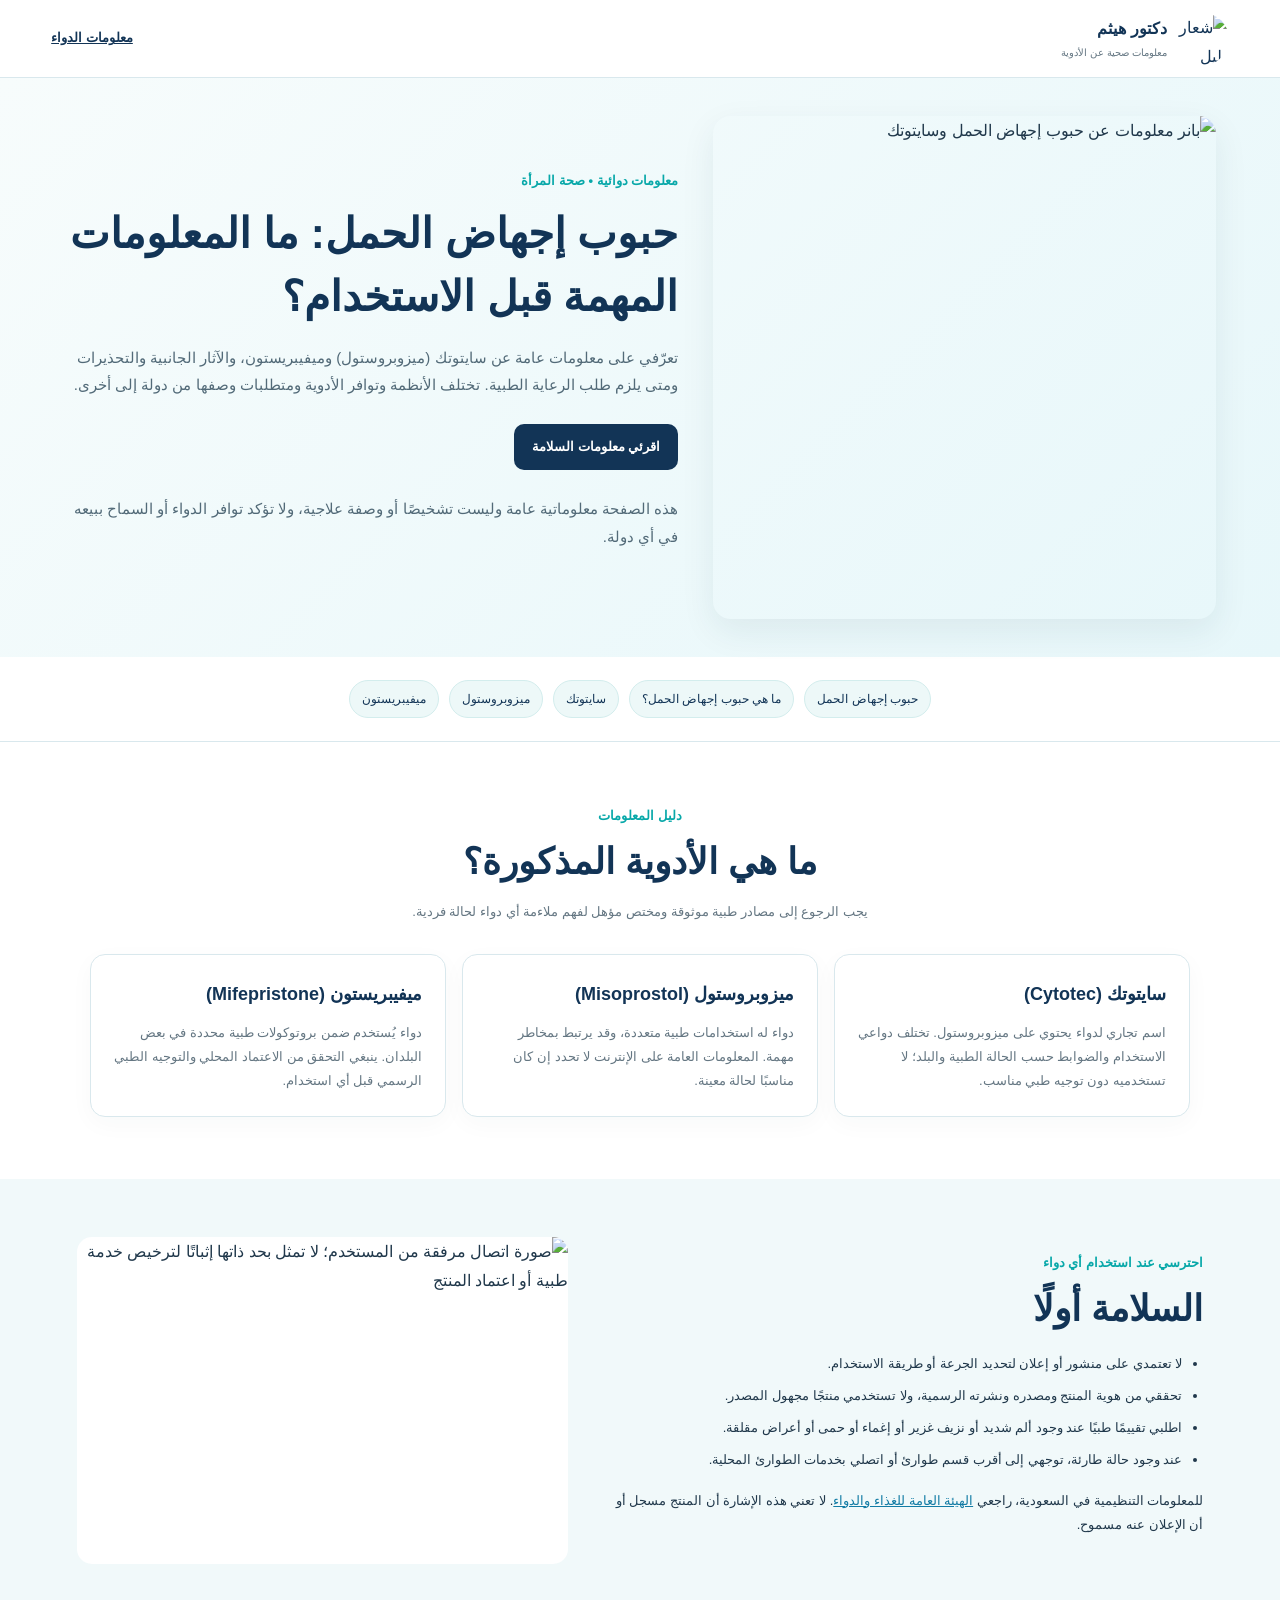
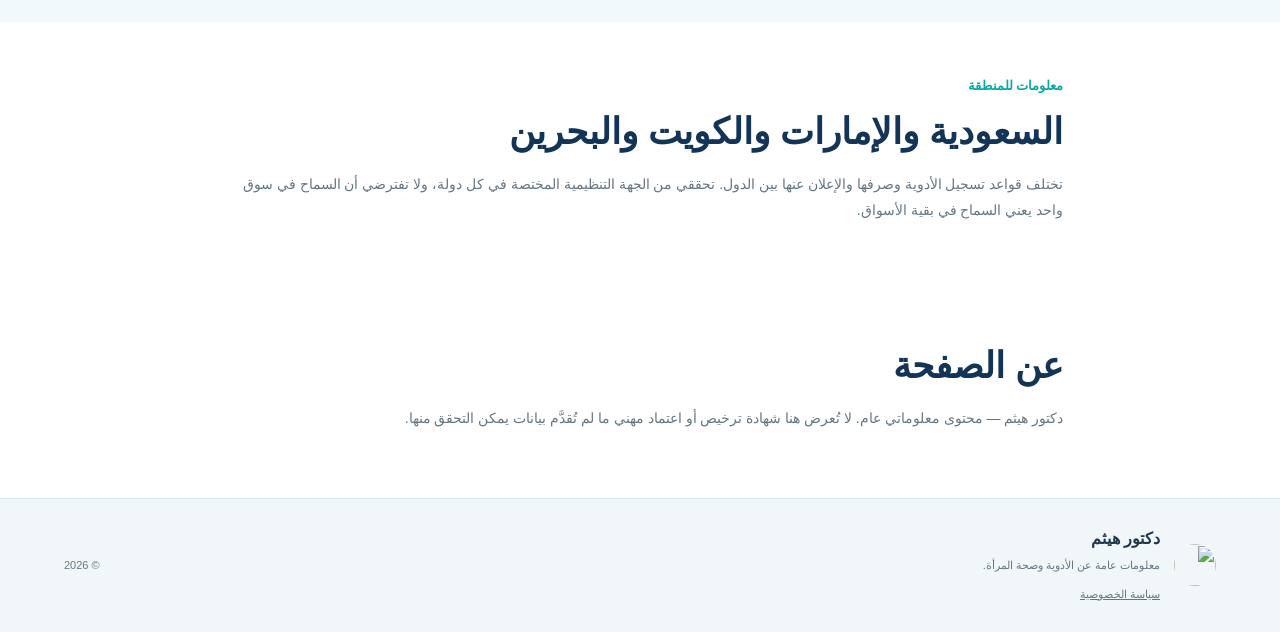
==== index.html @ f3487175 "Add files via upload" ====
<!doctype html>
<html lang="ar" dir="rtl">
<head>
<meta charset="utf-8">
<meta name="viewport" content="width=device-width, initial-scale=1">
<title>حبوب إجهاض الحمل: معلومات عن سايتوتك وميزوبروستول وميفيبريستون | دكتور هيثم</title>
<meta name="description" content="معلومات عن حبوب إجهاض الحمل، سايتوتك (ميزوبروستول) وميفيبريستون، مع توضيح الاستخدامات الطبية والمخاطر والتحذيرات وأهمية استشارة مختص مرخّص.">
<meta name="robots" content="index,follow,max-image-preview:large">
<link rel="canonical" href="https://femseha.github.io/dr-haitham-gcc-landing/">
<meta property="og:type" content="website">
<meta property="og:locale" content="ar">
<meta property="og:title" content="معلومات عن حبوب إجهاض الحمل | دكتور هيثم">
<meta property="og:description" content="معلومات عامة عن سايتوتك وميزوبروستول وميفيبريستون، والتحذيرات الطبية المهمة.">
<meta property="og:url" content="https://femseha.github.io/dr-haitham-gcc-landing/">
<meta property="og:image" content="https://femseha.github.io/dr-haitham-gcc-landing/assets/banner.webp">
<link rel="preload" as="image" href="assets/banner.webp" fetchpriority="high">
<link rel="stylesheet" href="styles.css">
</head>
<body>
<header class="header">
  <a class="brand" href="./" aria-label="دكتور هيثم - الرئيسية"><img src="assets/site-logo.webp" alt="شعار دليل معلومات حبوب إجهاض الحمل" width="54" height="54"><span><b>دكتور هيثم</b><small>معلومات صحية عن الأدوية</small></span></a>
  <a class="nav-link" href="#information">معلومات الدواء</a>
</header>
<main>
<section class="hero">
  <img class="banner" src="assets/banner.webp" alt="بانر معلومات عن حبوب إجهاض الحمل وسايتوتك" width="1200" height="1200" fetchpriority="high">
  <div class="hero-copy">
    <p class="eyebrow">معلومات دوائية • صحة المرأة</p>
    <h1>حبوب إجهاض الحمل: ما المعلومات المهمة قبل الاستخدام؟</h1>
    <p>تعرّفي على معلومات عامة عن سايتوتك (ميزوبروستول) وميفيبريستون، والآثار الجانبية والتحذيرات ومتى يلزم طلب الرعاية الطبية. تختلف الأنظمة وتوافر الأدوية ومتطلبات وصفها من دولة إلى أخرى.</p>
    <a class="btn" href="#information">اقرئي معلومات السلامة</a>
    <p class="note">هذه الصفحة معلوماتية عامة وليست تشخيصًا أو وصفة علاجية، ولا تؤكد توافر الدواء أو السماح ببيعه في أي دولة.</p>
  </div>
</section>
<section class="keywords" aria-label="موضوعات الصفحة">
  <span>حبوب إجهاض الحمل</span><span>ما هي حبوب إجهاض الحمل؟</span><span>سايتوتك</span><span>ميزوبروستول</span><span>ميفيبريستون</span>
</section>
<section class="section" id="information">
  <div class="section-head"><p class="eyebrow">دليل المعلومات</p><h2>ما هي الأدوية المذكورة؟</h2><p>يجب الرجوع إلى مصادر طبية موثوقة ومختص مؤهل لفهم ملاءمة أي دواء لحالة فردية.</p></div>
  <div class="cards">
    <article class="card"><h3>سايتوتك (Cytotec)</h3><p>اسم تجاري لدواء يحتوي على ميزوبروستول. تختلف دواعي الاستخدام والضوابط حسب الحالة الطبية والبلد؛ لا تستخدميه دون توجيه طبي مناسب.</p></article>
    <article class="card"><h3>ميزوبروستول (Misoprostol)</h3><p>دواء له استخدامات طبية متعددة، وقد يرتبط بمخاطر مهمة. المعلومات العامة على الإنترنت لا تحدد إن كان مناسبًا لحالة معينة.</p></article>
    <article class="card"><h3>ميفيبريستون (Mifepristone)</h3><p>دواء يُستخدم ضمن بروتوكولات طبية محددة في بعض البلدان. ينبغي التحقق من الاعتماد المحلي والتوجيه الطبي الرسمي قبل أي استخدام.</p></article>
  </div>
</section>
<section class="warning" id="safety">
  <div><p class="eyebrow">احترسي عند استخدام أي دواء</p><h2>السلامة أولًا</h2>
  <ul><li>لا تعتمدي على منشور أو إعلان لتحديد الجرعة أو طريقة الاستخدام.</li><li>تحققي من هوية المنتج ومصدره ونشرته الرسمية، ولا تستخدمي منتجًا مجهول المصدر.</li><li>اطلبي تقييمًا طبيًا عند وجود ألم شديد أو نزيف غزير أو إغماء أو حمى أو أعراض مقلقة.</li><li>عند وجود حالة طارئة، توجهي إلى أقرب قسم طوارئ أو اتصلي بخدمات الطوارئ المحلية.</li></ul>
  <p>للمعلومات التنظيمية في السعودية، راجعي <a href="https://www.sfda.gov.sa/" target="_blank" rel="noopener noreferrer">الهيئة العامة للغذاء والدواء</a>. لا تعني هذه الإشارة أن المنتج مسجل أو أن الإعلان عنه مسموح.</p></div>
  <img src="assets/whatsapp-contact.webp" alt="صورة اتصال مرفقة من المستخدم؛ لا تمثل بحد ذاتها إثباتًا لترخيص خدمة طبية أو اعتماد المنتج" loading="lazy" width="1200" height="800">
</section>
<section class="regional">
  <p class="eyebrow">معلومات للمنطقة</p><h2>السعودية والإمارات والكويت والبحرين</h2>
  <p>تختلف قواعد تسجيل الأدوية وصرفها والإعلان عنها بين الدول. تحققي من الجهة التنظيمية المختصة في كل دولة، ولا تفترضي أن السماح في سوق واحد يعني السماح في بقية الأسواق.</p>
</section>
<section class="contact" id="contact"><h2>عن الصفحة</h2><p>دكتور هيثم — محتوى معلوماتي عام. لا تُعرض هنا شهادة ترخيص أو اعتماد مهني ما لم تُقدَّم بيانات يمكن التحقق منها.</p></section>
</main>
<footer><img src="assets/site-logo.webp" alt="" width="42" height="42" loading="lazy"><div><b>دكتور هيثم</b><p>معلومات عامة عن الأدوية وصحة المرأة.</p><a href="privacy.html">سياسة الخصوصية</a></div><small>© 2026</small></footer>
</body></html>
---- styles.css ----
:root{--navy:#123456;--blue:#137ca5;--teal:#08a8a9;--pink:#d80d4b;--ink:#20384b;--muted:#657783;--pale:#eef9fb;--line:#d9e8ed}*{box-sizing:border-box}html{scroll-behavior:smooth}body{margin:0;font-family:Tahoma,Arial,sans-serif;line-height:1.85;color:var(--ink);background:#fff}.header{height:78px;padding:0 max(4vw,18px);display:flex;align-items:center;justify-content:space-between;border-bottom:1px solid var(--line)}.brand{display:flex;align-items:center;gap:10px;text-decoration:none;color:var(--navy)}.brand img{width:52px;height:52px;object-fit:contain;border-radius:50%}.brand b,.brand small{display:block}.brand small{font-size:10px;color:var(--muted)}.nav-link{font-size:13px;color:var(--navy);font-weight:bold}.hero{display:grid;grid-template-columns:.9fr 1.1fr;gap:35px;align-items:center;padding:38px max(5vw,18px);background:linear-gradient(135deg,#f7fcfc,#e7f7fa)}.banner{width:100%;height:auto;max-height:570px;object-fit:contain;border-radius:18px;box-shadow:0 12px 34px #163e5014}.eyebrow{color:var(--teal);font-size:13px;font-weight:bold;margin:0 0 9px}.hero h1{font-size:clamp(29px,3.3vw,45px);line-height:1.5;color:var(--navy);margin:0 0 14px}.hero-copy>p:not(.eyebrow){font-size:15px;color:#526a78}.btn{display:inline-block;background:var(--navy);color:white;text-decoration:none;border-radius:10px;padding:11px 18px;font-weight:bold;font-size:13px;margin:10px 0}.note{display:block;font-size:11px;color:var(--muted)}.keywords{display:flex;justify-content:center;gap:10px;flex-wrap:wrap;padding:23px 18px;border-bottom:1px solid var(--line)}.keywords span{background:#edf8f8;border:1px solid #d3eded;color:var(--navy);border-radius:30px;padding:7px 12px;font-size:12px}.section{padding:62px max(6vw,20px)}.section-head{text-align:center;max-width:700px;margin:0 auto 30px}.section h2,.warning h2,.regional h2,.contact h2{color:var(--navy);font-size:clamp(25px,3vw,36px);line-height:1.4;margin:0 0 12px}.section-head>p:last-child{font-size:13px;color:var(--muted)}.cards{display:grid;grid-template-columns:repeat(3,1fr);gap:16px;max-width:1100px;margin:auto}.card{padding:23px;border:1px solid var(--line);border-radius:15px;background:#fff;box-shadow:0 7px 24px #183b4a08}.card h3{font-size:18px;color:var(--navy);margin:0 0 9px}.card p{font-size:13px;color:var(--muted);margin:0}.warning{display:grid;grid-template-columns:1.1fr .9fr;gap:35px;align-items:center;padding:58px max(6vw,20px);background:#f1f9fa}.warning ul{padding-right:21px;font-size:13px}.warning li{padding:4px 0}.warning p{font-size:13px}.warning a{color:var(--blue)}.warning img{width:100%;height:auto;max-height:400px;object-fit:contain;border-radius:15px;background:#fff}.regional,.contact{padding:52px max(6vw,20px);max-width:1000px;margin:auto}.regional p:not(.eyebrow),.contact p{font-size:14px;color:var(--muted)}footer{display:flex;align-items:center;gap:14px;padding:25px max(5vw,18px);background:#f1f7f8;border-top:1px solid var(--line)}footer img{border-radius:50%;object-fit:contain}footer p,footer small,footer a{font-size:11px;color:var(--muted)}footer p{margin:2px 0}footer small{margin-right:auto}@media(max-width:760px){.hero{grid-template-columns:1fr;padding:20px 16px 35px;gap:22px}.banner{max-height:none;order:0}.hero-copy{order:1}.cards{grid-template-columns:1fr}.warning{grid-template-columns:1fr}.warning img{max-height:none}.section{padding-top:45px;padding-bottom:45px}.header{height:70px}.brand img{width:44px;height:44px}}@media(prefers-reduced-motion:reduce){html{scroll-behavior:auto}}
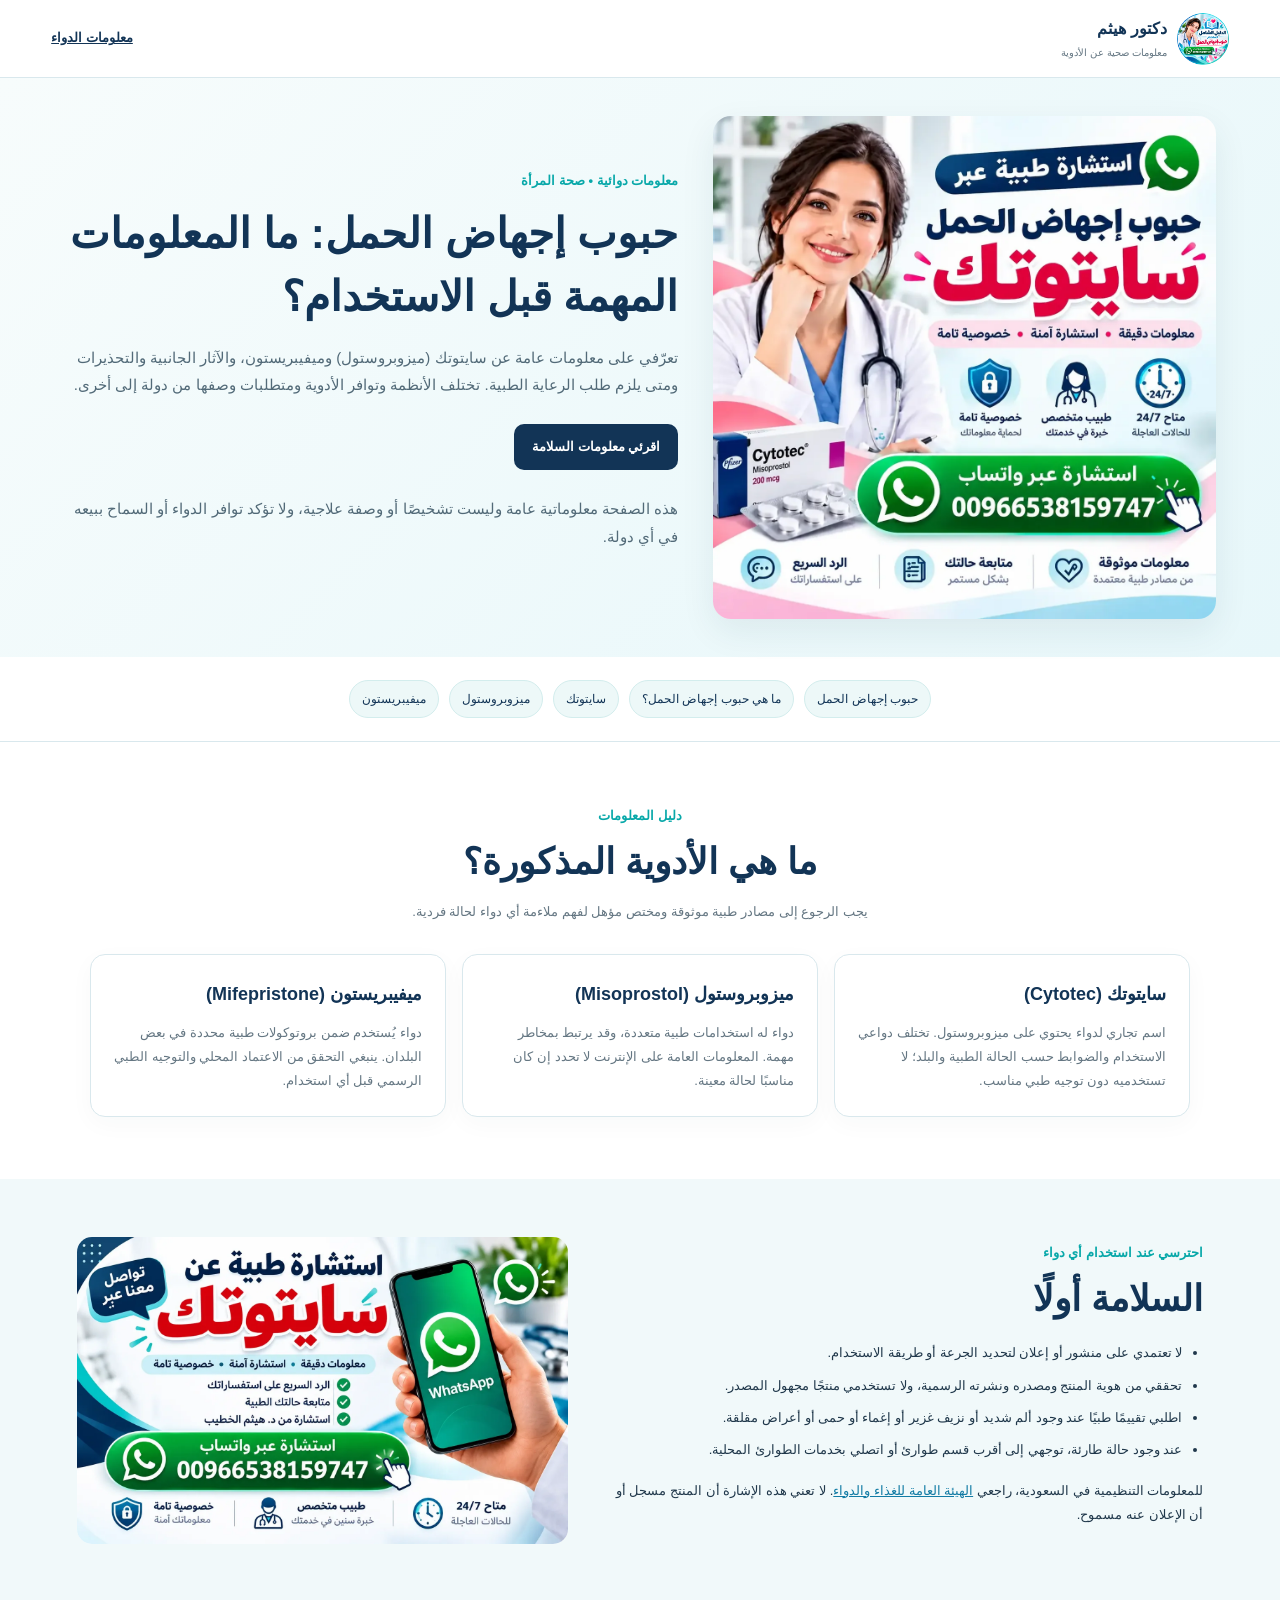
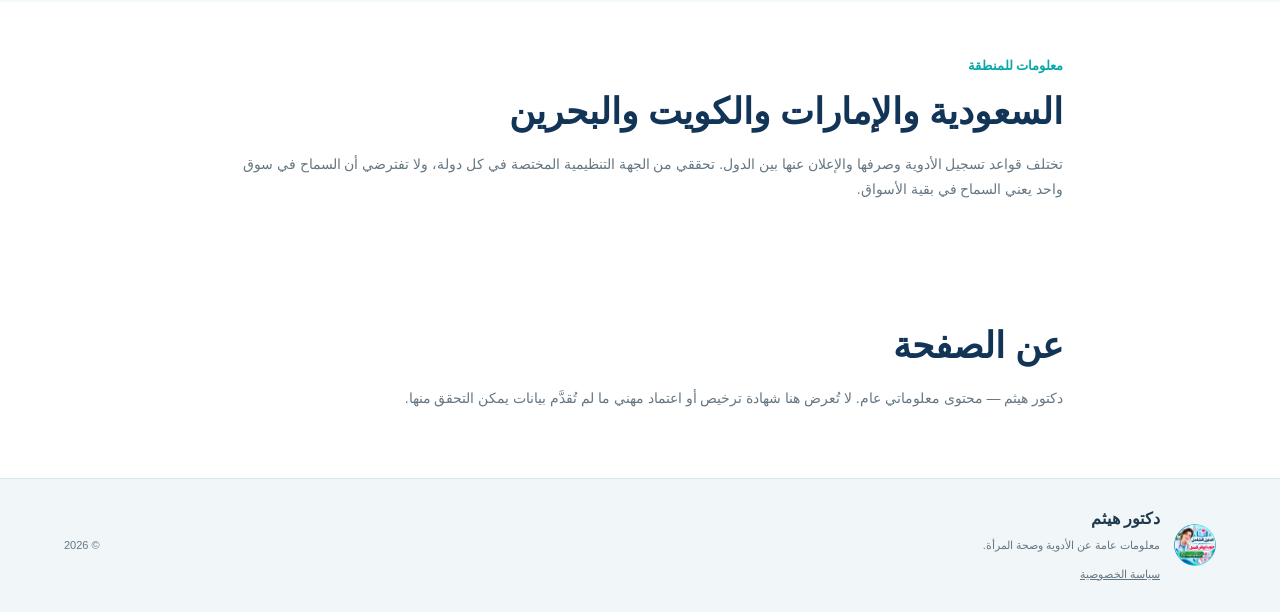
==== commit 0ecdeaf5: "Update image alt text for SEO" ====
--- a/index.html
+++ b/index.html
@@ -18,12 +18,12 @@
 </head>
 <body>
 <header class="header">
-  <a class="brand" href="./" aria-label="دكتور هيثم - الرئيسية"><img src="assets/site-logo.webp" alt="شعار دليل معلومات حبوب إجهاض الحمل" width="54" height="54"><span><b>دكتور هيثم</b><small>معلومات صحية عن الأدوية</small></span></a>
+  <a class="brand" href="./" aria-label="دكتور هيثم - الرئيسية"><img src="assets/site-logo.webp" alt="أدوية إجهاض الحمل في السعودية" width="54" height="54"><span><b>دكتور هيثم</b><small>معلومات صحية عن الأدوية</small></span></a>
   <a class="nav-link" href="#information">معلومات الدواء</a>
 </header>
 <main>
 <section class="hero">
-  <img class="banner" src="assets/banner.webp" alt="بانر معلومات عن حبوب إجهاض الحمل وسايتوتك" width="1200" height="1200" fetchpriority="high">
+  <img class="banner" src="assets/banner.webp" alt="أدوية إجهاض الحمل بين سؤال وجواب" width="1200" height="1200" fetchpriority="high">
   <div class="hero-copy">
     <p class="eyebrow">معلومات دوائية • صحة المرأة</p>
     <h1>حبوب إجهاض الحمل: ما المعلومات المهمة قبل الاستخدام؟</h1>
@@ -47,7 +47,7 @@
   <div><p class="eyebrow">احترسي عند استخدام أي دواء</p><h2>السلامة أولًا</h2>
   <ul><li>لا تعتمدي على منشور أو إعلان لتحديد الجرعة أو طريقة الاستخدام.</li><li>تحققي من هوية المنتج ومصدره ونشرته الرسمية، ولا تستخدمي منتجًا مجهول المصدر.</li><li>اطلبي تقييمًا طبيًا عند وجود ألم شديد أو نزيف غزير أو إغماء أو حمى أو أعراض مقلقة.</li><li>عند وجود حالة طارئة، توجهي إلى أقرب قسم طوارئ أو اتصلي بخدمات الطوارئ المحلية.</li></ul>
   <p>للمعلومات التنظيمية في السعودية، راجعي <a href="https://www.sfda.gov.sa/" target="_blank" rel="noopener noreferrer">الهيئة العامة للغذاء والدواء</a>. لا تعني هذه الإشارة أن المنتج مسجل أو أن الإعلان عنه مسموح.</p></div>
-  <img src="assets/whatsapp-contact.webp" alt="صورة اتصال مرفقة من المستخدم؛ لا تمثل بحد ذاتها إثباتًا لترخيص خدمة طبية أو اعتماد المنتج" loading="lazy" width="1200" height="800">
+  <img src="assets/whatsapp-contact.webp" alt="حبوب إجهاض الحمل سايتوتك في السعودية" loading="lazy" width="1200" height="800">
 </section>
 <section class="regional">
   <p class="eyebrow">معلومات للمنطقة</p><h2>السعودية والإمارات والكويت والبحرين</h2>
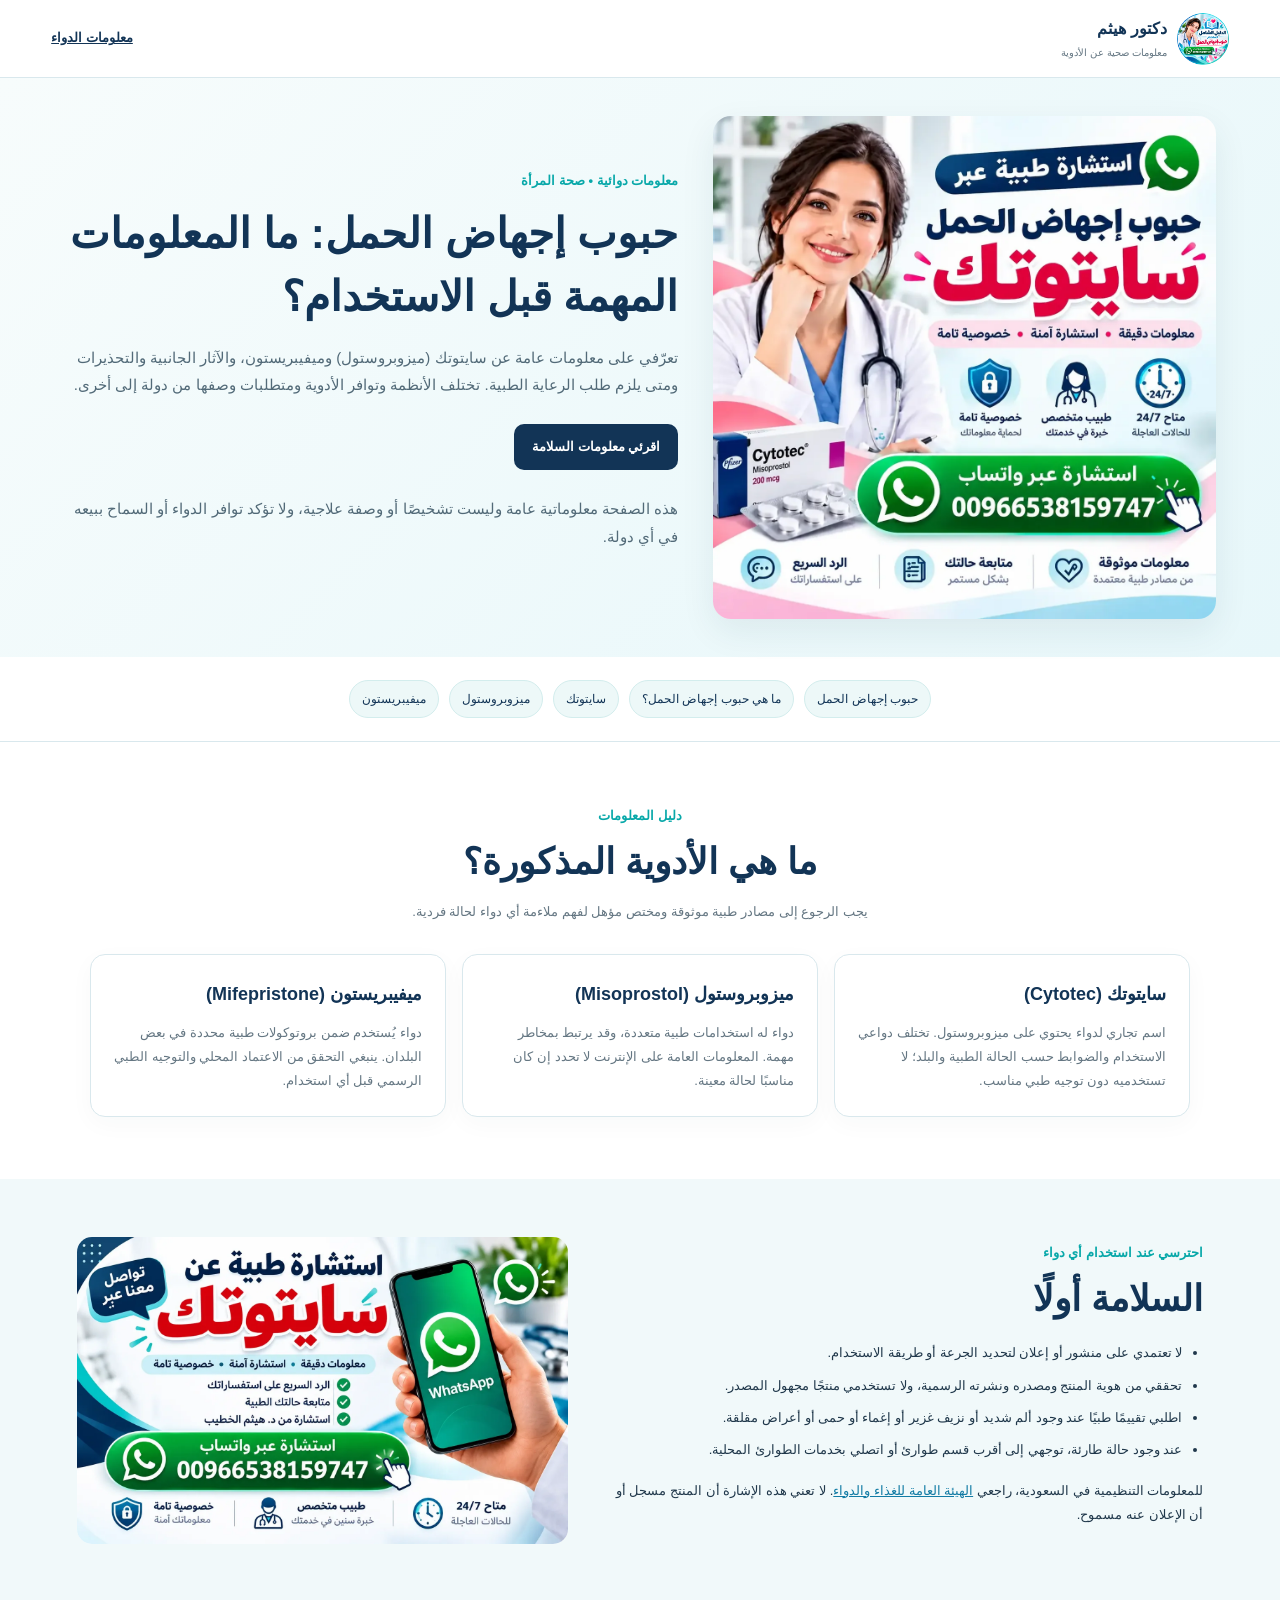
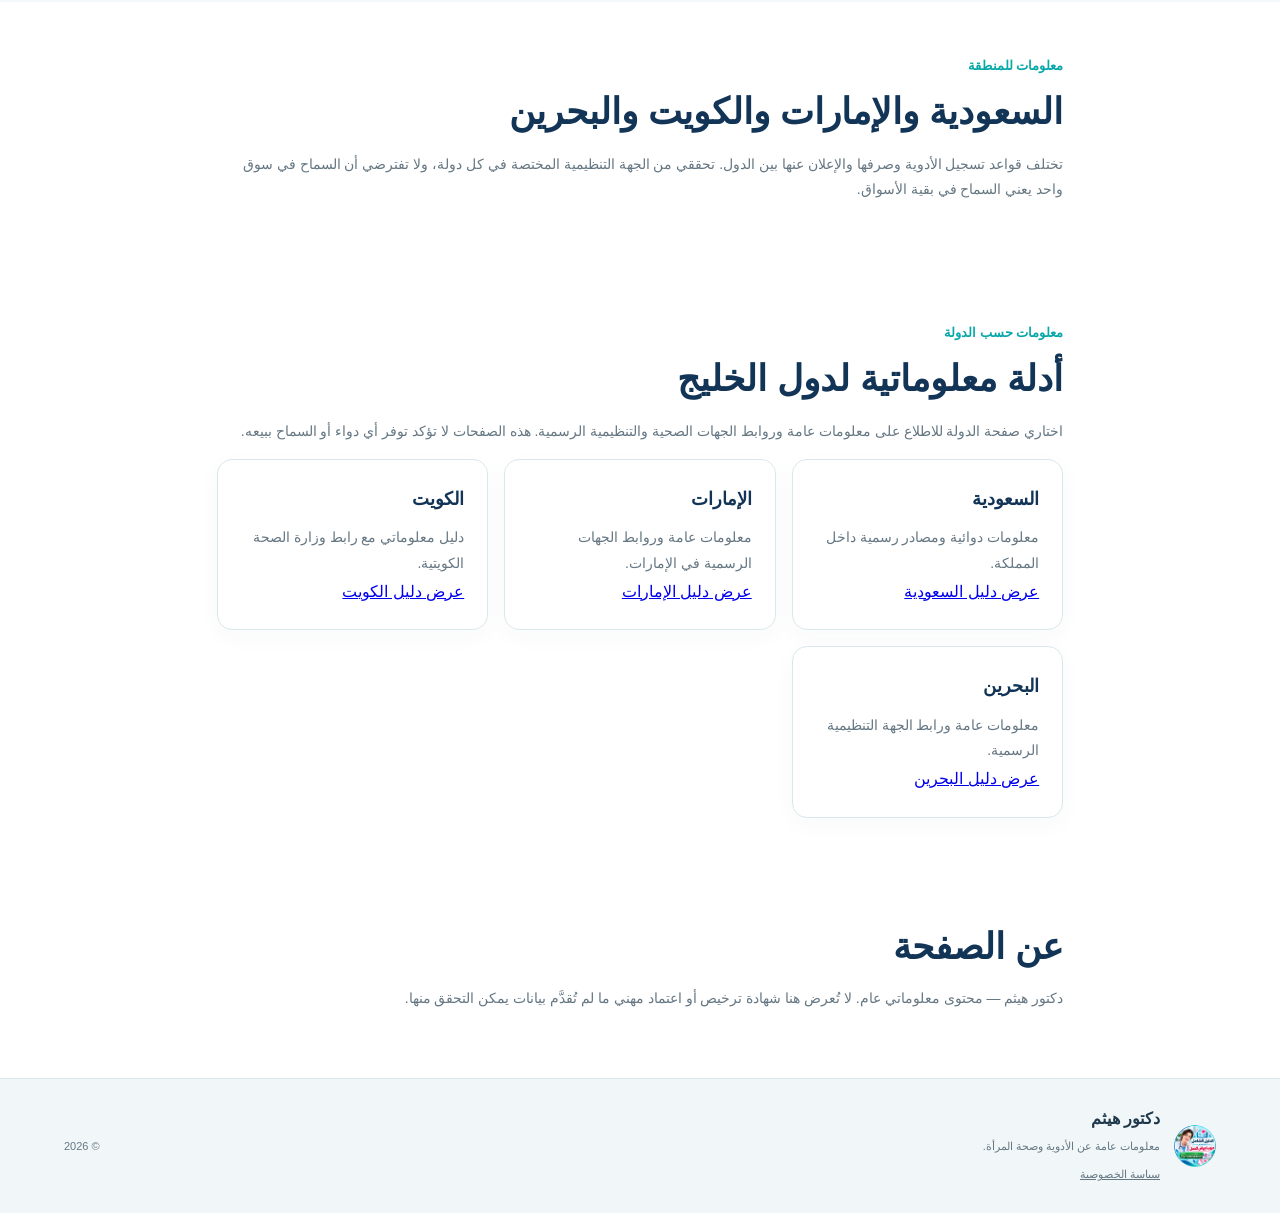
==== commit 5cc389d3: "Link Gulf country information pages from homepage" ====
--- a/index.html
+++ b/index.html
@@ -53,6 +53,16 @@
   <p class="eyebrow">معلومات للمنطقة</p><h2>السعودية والإمارات والكويت والبحرين</h2>
   <p>تختلف قواعد تسجيل الأدوية وصرفها والإعلان عنها بين الدول. تحققي من الجهة التنظيمية المختصة في كل دولة، ولا تفترضي أن السماح في سوق واحد يعني السماح في بقية الأسواق.</p>
 </section>
+<section class="regional" id="countries">
+  <p class="eyebrow">معلومات حسب الدولة</p><h2>أدلة معلوماتية لدول الخليج</h2>
+  <p>اختاري صفحة الدولة للاطلاع على معلومات عامة وروابط الجهات الصحية والتنظيمية الرسمية. هذه الصفحات لا تؤكد توفر أي دواء أو السماح ببيعه.</p>
+  <div class="cards">
+    <article class="card"><h3>السعودية</h3><p>معلومات دوائية ومصادر رسمية داخل المملكة.</p><a href="saudi-arabia/">عرض دليل السعودية</a></article>
+    <article class="card"><h3>الإمارات</h3><p>معلومات عامة وروابط الجهات الرسمية في الإمارات.</p><a href="uae/">عرض دليل الإمارات</a></article>
+    <article class="card"><h3>الكويت</h3><p>دليل معلوماتي مع رابط وزارة الصحة الكويتية.</p><a href="kuwait/">عرض دليل الكويت</a></article>
+    <article class="card"><h3>البحرين</h3><p>معلومات عامة ورابط الجهة التنظيمية الرسمية.</p><a href="bahrain/">عرض دليل البحرين</a></article>
+  </div>
+</section>
 <section class="contact" id="contact"><h2>عن الصفحة</h2><p>دكتور هيثم — محتوى معلوماتي عام. لا تُعرض هنا شهادة ترخيص أو اعتماد مهني ما لم تُقدَّم بيانات يمكن التحقق منها.</p></section>
 </main>
 <footer><img src="assets/site-logo.webp" alt="" width="42" height="42" loading="lazy"><div><b>دكتور هيثم</b><p>معلومات عامة عن الأدوية وصحة المرأة.</p><a href="privacy.html">سياسة الخصوصية</a></div><small>© 2026</small></footer>
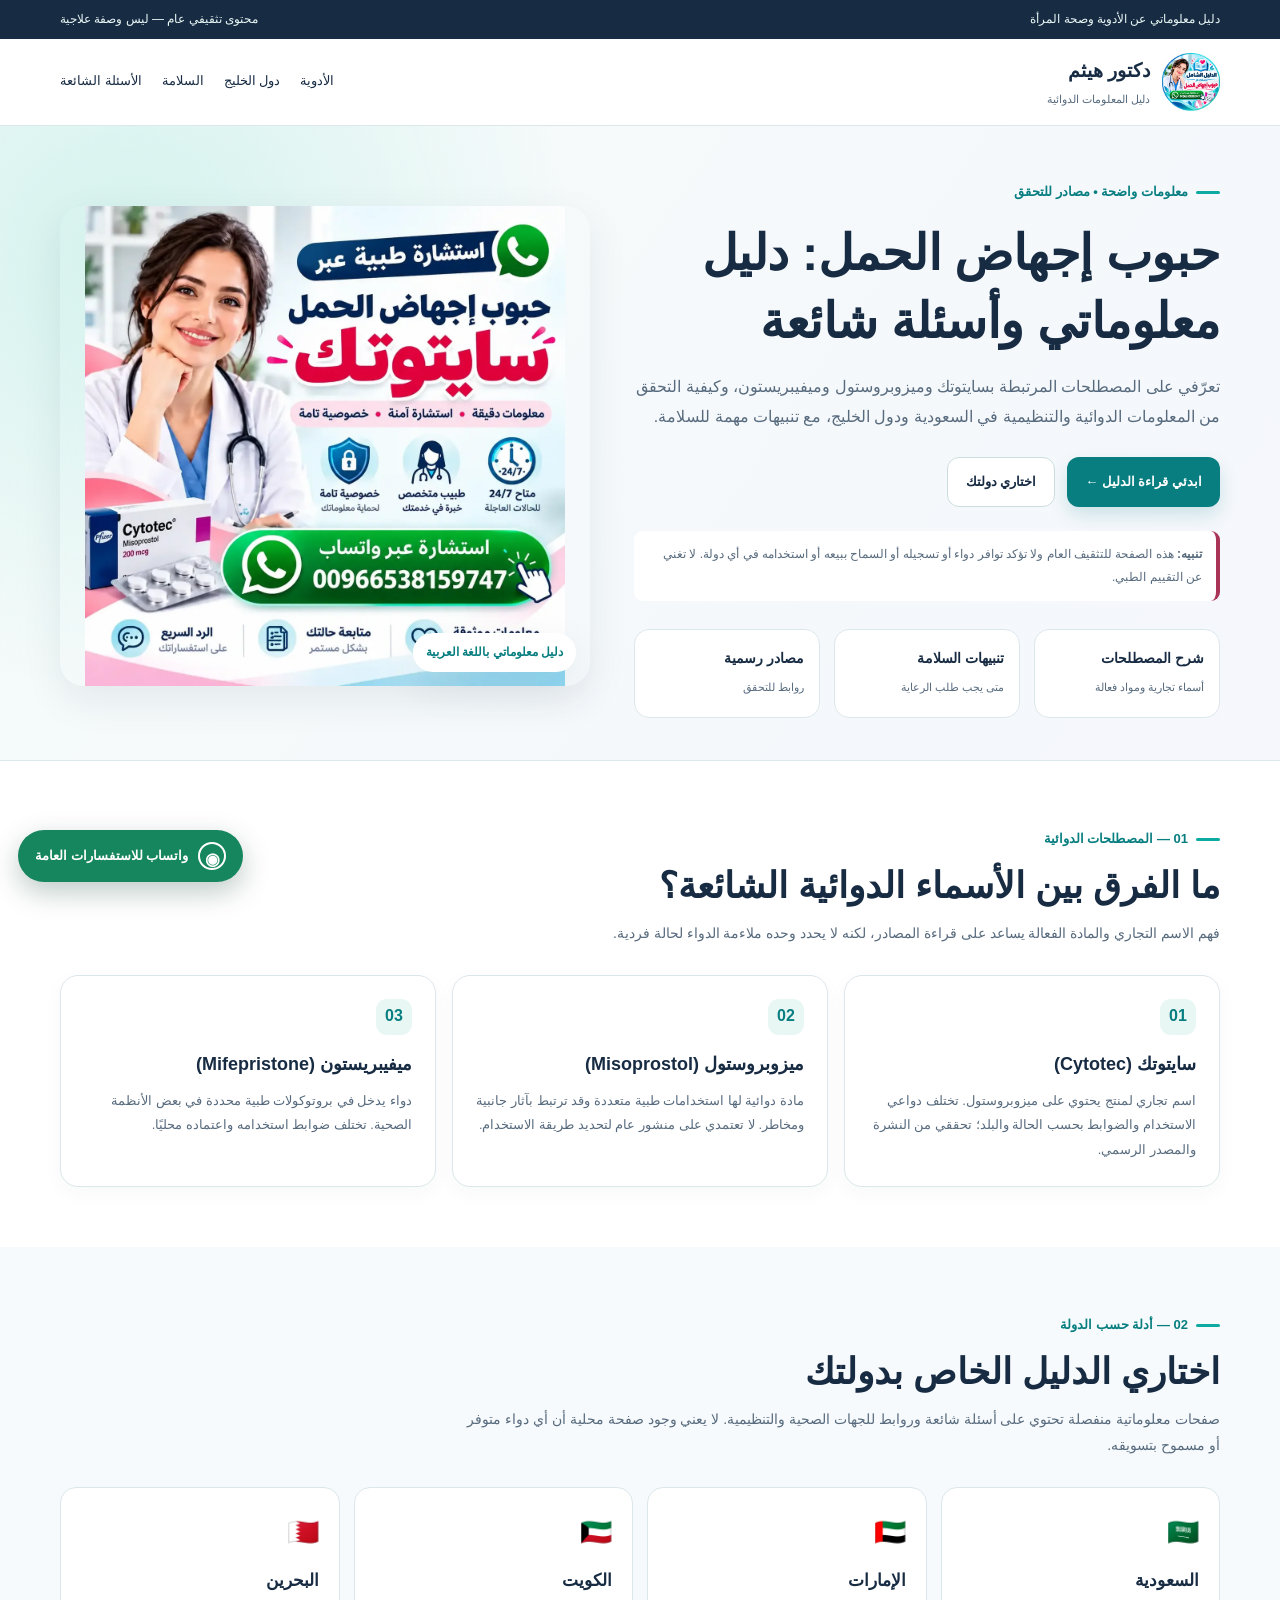
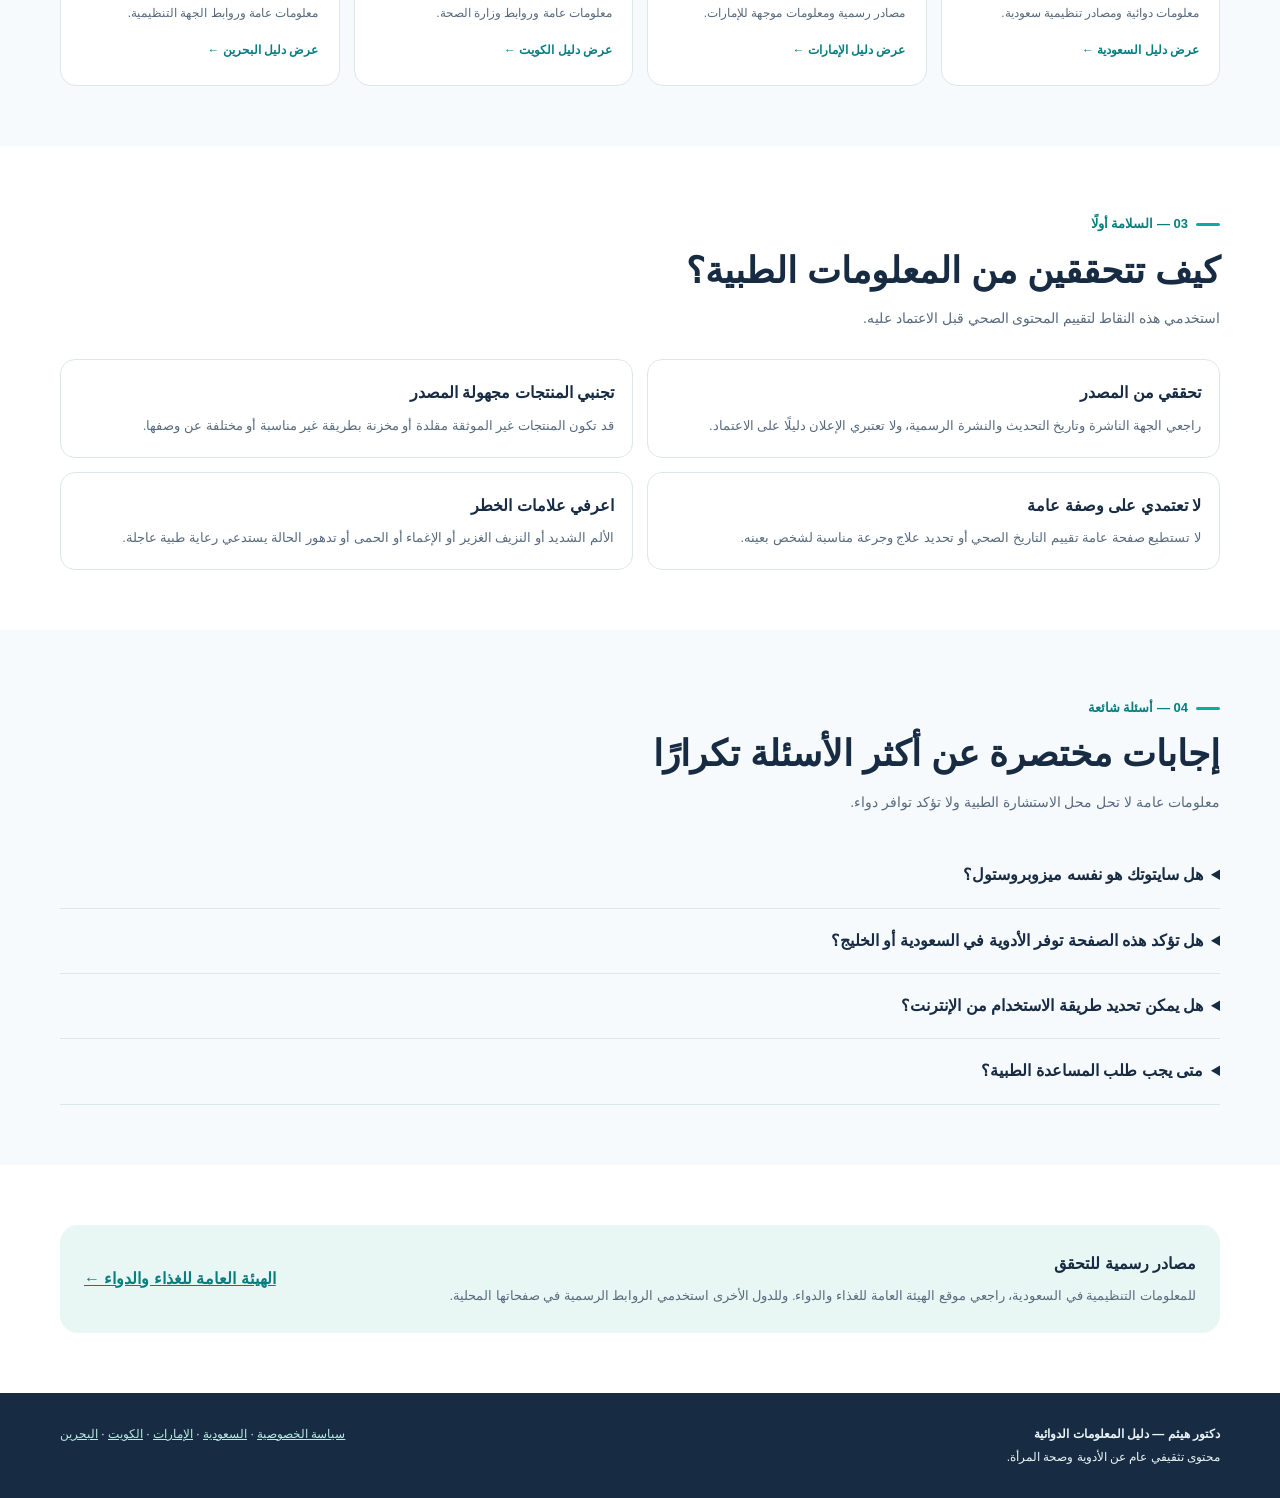
==== commit 9f51da2c: "Redesign homepage visual identity and improve content hierarchy" ====
--- a/index.html
+++ b/index.html
@@ -1,69 +1,30 @@
 <!doctype html>
 <html lang="ar" dir="rtl">
 <head>
-<meta charset="utf-8">
-<meta name="viewport" content="width=device-width, initial-scale=1">
-<title>حبوب إجهاض الحمل: معلومات عن سايتوتك وميزوبروستول وميفيبريستون | دكتور هيثم</title>
-<meta name="description" content="معلومات عن حبوب إجهاض الحمل، سايتوتك (ميزوبروستول) وميفيبريستون، مع توضيح الاستخدامات الطبية والمخاطر والتحذيرات وأهمية استشارة مختص مرخّص.">
+<meta charset="utf-8"><meta name="viewport" content="width=device-width, initial-scale=1">
+<title>حبوب إجهاض الحمل: دليل معلوماتي وأسئلة شائعة | دكتور هيثم</title>
+<meta name="description" content="دليل عربي عن حبوب إجهاض الحمل ومصطلحات سايتوتك وميزوبروستول وميفيبريستون، مع معلومات السلامة والأسئلة الشائعة ومصادر رسمية للسعودية والخليج.">
 <meta name="robots" content="index,follow,max-image-preview:large">
 <link rel="canonical" href="https://femseha.github.io/dr-haitham-gcc-landing/">
-<meta property="og:type" content="website">
-<meta property="og:locale" content="ar">
-<meta property="og:title" content="معلومات عن حبوب إجهاض الحمل | دكتور هيثم">
-<meta property="og:description" content="معلومات عامة عن سايتوتك وميزوبروستول وميفيبريستون، والتحذيرات الطبية المهمة.">
+<meta property="og:type" content="website"><meta property="og:locale" content="ar">
+<meta property="og:title" content="حبوب إجهاض الحمل | دليل معلوماتي وأسئلة شائعة">
+<meta property="og:description" content="معلومات عامة عن الأدوية والتحذيرات ومصادر التحقق الرسمية في الخليج.">
 <meta property="og:url" content="https://femseha.github.io/dr-haitham-gcc-landing/">
 <meta property="og:image" content="https://femseha.github.io/dr-haitham-gcc-landing/assets/banner.webp">
-<link rel="preload" as="image" href="assets/banner.webp" fetchpriority="high">
-<link rel="stylesheet" href="styles.css">
+<style>
+:root{--ink:#172b43;--muted:#586b7e;--teal:#087e80;--teal2:#0caaa0;--mint:#e8f7f4;--line:#dce7eb;--bg:#f7fafc;--white:#fff;--rose:#a93455;--shadow:0 14px 40px rgba(20,48,67,.08)}*{box-sizing:border-box}html{scroll-behavior:smooth}body{margin:0;font-family:Tahoma,Arial,sans-serif;color:var(--ink);line-height:1.9;background:#fff}a{color:inherit}.container{width:min(1160px,92%);margin-inline:auto}.announcement{background:var(--ink);color:#eaf8f6;font-size:12px;padding:8px 0}.announcement .container{display:flex;justify-content:space-between;gap:10px;flex-wrap:wrap}.header{background:#fff;border-bottom:1px solid var(--line)}.header-inner{display:flex;align-items:center;justify-content:space-between;gap:20px;padding:14px 0}.brand{display:flex;align-items:center;gap:12px;text-decoration:none}.brand img{width:58px;height:58px;object-fit:contain;border-radius:16px}.brand strong{display:block;color:var(--ink);font-size:19px}.brand small{display:block;color:var(--muted);font-size:11px}.nav{display:flex;gap:20px;align-items:center;font-size:13px}.nav a{text-decoration:none;color:var(--ink)}.nav a:hover{color:var(--teal)}.hero{background:radial-gradient(circle at 10% 20%,#d4f2ed 0,transparent 35%),linear-gradient(125deg,#f5fbfa,#f5f7fc);padding:48px 0 42px;border-bottom:1px solid var(--line)}.hero-grid{display:grid;grid-template-columns:1.05fr .95fr;align-items:center;gap:44px}.hero-visual{position:relative}.hero-visual img{display:block;width:100%;height:auto;max-height:480px;object-fit:contain;border-radius:24px;box-shadow:var(--shadow)}.visual-label{position:absolute;bottom:14px;right:14px;background:#fff;color:var(--teal);padding:8px 13px;border-radius:999px;font-size:12px;font-weight:bold;box-shadow:var(--shadow)}.eyebrow{display:inline-flex;align-items:center;gap:8px;color:var(--teal);font-weight:bold;font-size:13px}.eyebrow:before{content:'';width:24px;height:3px;border-radius:4px;background:var(--teal2)}h1{font-size:clamp(31px,4vw,49px);line-height:1.4;letter-spacing:-.5px;color:var(--ink);margin:14px 0} .hero-copy>p{font-size:16px;color:var(--muted);max-width:620px}.actions{display:flex;flex-wrap:wrap;gap:12px;margin:24px 0}.btn{display:inline-flex;align-items:center;justify-content:center;text-decoration:none;border-radius:12px;padding:12px 18px;font-size:13px;font-weight:bold;transition:transform .2s}.btn:hover{transform:translateY(-2px)}.btn-primary{background:var(--teal);color:#fff;box-shadow:0 8px 18px #087e802b}.btn-light{background:#fff;border:1px solid #cbdedc;color:var(--ink)}.micro-note{font-size:12px!important;background:#fff;border-right:4px solid var(--rose);padding:12px 14px;border-radius:9px}.quickfacts{display:grid;grid-template-columns:repeat(3,1fr);gap:14px;margin-top:28px}.fact{background:#fff;border:1px solid var(--line);border-radius:15px;padding:15px}.fact b{display:block;font-size:14px;color:var(--ink)}.fact span{font-size:11px;color:var(--muted)}.section{padding:60px 0}.section-soft{background:var(--bg)}.section-head{max-width:760px;margin-bottom:28px}.section-head h2{font-size:clamp(25px,3vw,36px);line-height:1.45;margin:8px 0;color:var(--ink)}.section-head p{color:var(--muted);margin:0;font-size:14px}.cards{display:grid;grid-template-columns:repeat(3,1fr);gap:16px}.card{background:#fff;border:1px solid var(--line);border-radius:18px;padding:23px;box-shadow:0 6px 20px rgba(20,48,67,.035)}.card .num{display:inline-grid;place-items:center;width:36px;height:36px;background:var(--mint);color:var(--teal);border-radius:11px;font-weight:bold;margin-bottom:12px}.card h3{margin:0 0 8px;font-size:18px;color:var(--ink)}.card p{margin:0;font-size:13px;color:var(--muted)}.country-grid{display:grid;grid-template-columns:repeat(4,1fr);gap:14px}.country{display:block;text-decoration:none;background:#fff;border:1px solid var(--line);border-radius:16px;padding:20px;transition:transform .2s,border-color .2s}.country:hover{transform:translateY(-3px);border-color:var(--teal)}.country .flag{font-size:26px}.country h3{font-size:17px;margin:8px 0 4px;color:var(--ink)}.country p{font-size:12px;color:var(--muted);margin:0 0 10px}.country span:last-child{font-size:12px;font-weight:bold;color:var(--teal)}.safety-grid{display:grid;grid-template-columns:repeat(2,1fr);gap:14px}.safety{background:#fff;border:1px solid var(--line);padding:18px;border-radius:15px}.safety h3{margin:0 0 5px;font-size:16px}.safety p{margin:0;color:var(--muted);font-size:13px}.faq details{border-bottom:1px solid var(--line);padding:17px 0}.faq summary{font-weight:bold;cursor:pointer;color:var(--ink)}.faq details p{color:var(--muted);font-size:14px}.source-box{border-radius:18px;padding:24px;background:var(--mint);display:flex;justify-content:space-between;align-items:center;gap:20px}.source-box p{margin:5px 0 0;color:var(--muted);font-size:13px}.source-box a{color:var(--teal);font-weight:bold}.footer{background:var(--ink);color:#eaf4f6;padding:30px 0;font-size:12px}.footer-inner{display:flex;justify-content:space-between;gap:20px;flex-wrap:wrap}.footer a{color:#b8e9e2}.floating-wa{position:fixed;z-index:20;left:18px;bottom:18px;display:flex;align-items:center;gap:10px;background:#16865f;color:white;text-decoration:none;padding:12px 17px;border-radius:999px;box-shadow:0 10px 28px #0d3c2b44;font-size:13px;font-weight:bold}.wa-icon{display:grid;place-items:center;border:2px solid white;border-radius:50%;width:28px;height:28px;font-size:17px}@media(max-width:850px){.hero-grid{grid-template-columns:1fr;gap:28px}.hero-visual{order:0}.hero-copy{order:1}.hero-visual img{max-height:none}.country-grid{grid-template-columns:repeat(2,1fr)}.cards{grid-template-columns:1fr}.nav{gap:10px}.quickfacts{grid-template-columns:1fr 1fr}}@media(max-width:560px){.announcement .container{justify-content:center;text-align:center}.header-inner{padding:10px 0}.brand img{width:46px;height:46px}.brand strong{font-size:16px}.nav{display:none}.hero{padding:25px 0}.hero-copy>p{font-size:14px}.quickfacts,.country-grid,.safety-grid{grid-template-columns:1fr}.section{padding:38px 0}.source-box{display:block}.floating-wa{left:12px;bottom:12px;padding:10px 13px}} 
+</style>
 </head>
 <body>
-<header class="header">
-  <a class="brand" href="./" aria-label="دكتور هيثم - الرئيسية"><img src="assets/site-logo.webp" alt="أدوية إجهاض الحمل في السعودية" width="54" height="54"><span><b>دكتور هيثم</b><small>معلومات صحية عن الأدوية</small></span></a>
-  <a class="nav-link" href="#information">معلومات الدواء</a>
-</header>
+<div class="announcement"><div class="container"><span>دليل معلوماتي عن الأدوية وصحة المرأة</span><span>محتوى تثقيفي عام — ليس وصفة علاجية</span></div></div>
+<header class="header"><div class="container header-inner"><a class="brand" href="./"><img src="assets/site-logo.webp" alt="أدوية إجهاض الحمل في السعودية" width="58" height="58"><span><strong>دكتور هيثم</strong><small>دليل المعلومات الدوائية</small></span></a><nav class="nav"><a href="#medicines">الأدوية</a><a href="#countries">دول الخليج</a><a href="#safety">السلامة</a><a href="#faq">الأسئلة الشائعة</a></nav></div></header>
 <main>
-<section class="hero">
-  <img class="banner" src="assets/banner.webp" alt="أدوية إجهاض الحمل بين سؤال وجواب" width="1200" height="1200" fetchpriority="high">
-  <div class="hero-copy">
-    <p class="eyebrow">معلومات دوائية • صحة المرأة</p>
-    <h1>حبوب إجهاض الحمل: ما المعلومات المهمة قبل الاستخدام؟</h1>
-    <p>تعرّفي على معلومات عامة عن سايتوتك (ميزوبروستول) وميفيبريستون، والآثار الجانبية والتحذيرات ومتى يلزم طلب الرعاية الطبية. تختلف الأنظمة وتوافر الأدوية ومتطلبات وصفها من دولة إلى أخرى.</p>
-    <a class="btn" href="#information">اقرئي معلومات السلامة</a>
-    <p class="note">هذه الصفحة معلوماتية عامة وليست تشخيصًا أو وصفة علاجية، ولا تؤكد توافر الدواء أو السماح ببيعه في أي دولة.</p>
-  </div>
-</section>
-<section class="keywords" aria-label="موضوعات الصفحة">
-  <span>حبوب إجهاض الحمل</span><span>ما هي حبوب إجهاض الحمل؟</span><span>سايتوتك</span><span>ميزوبروستول</span><span>ميفيبريستون</span>
-</section>
-<section class="section" id="information">
-  <div class="section-head"><p class="eyebrow">دليل المعلومات</p><h2>ما هي الأدوية المذكورة؟</h2><p>يجب الرجوع إلى مصادر طبية موثوقة ومختص مؤهل لفهم ملاءمة أي دواء لحالة فردية.</p></div>
-  <div class="cards">
-    <article class="card"><h3>سايتوتك (Cytotec)</h3><p>اسم تجاري لدواء يحتوي على ميزوبروستول. تختلف دواعي الاستخدام والضوابط حسب الحالة الطبية والبلد؛ لا تستخدميه دون توجيه طبي مناسب.</p></article>
-    <article class="card"><h3>ميزوبروستول (Misoprostol)</h3><p>دواء له استخدامات طبية متعددة، وقد يرتبط بمخاطر مهمة. المعلومات العامة على الإنترنت لا تحدد إن كان مناسبًا لحالة معينة.</p></article>
-    <article class="card"><h3>ميفيبريستون (Mifepristone)</h3><p>دواء يُستخدم ضمن بروتوكولات طبية محددة في بعض البلدان. ينبغي التحقق من الاعتماد المحلي والتوجيه الطبي الرسمي قبل أي استخدام.</p></article>
-  </div>
-</section>
-<section class="warning" id="safety">
-  <div><p class="eyebrow">احترسي عند استخدام أي دواء</p><h2>السلامة أولًا</h2>
-  <ul><li>لا تعتمدي على منشور أو إعلان لتحديد الجرعة أو طريقة الاستخدام.</li><li>تحققي من هوية المنتج ومصدره ونشرته الرسمية، ولا تستخدمي منتجًا مجهول المصدر.</li><li>اطلبي تقييمًا طبيًا عند وجود ألم شديد أو نزيف غزير أو إغماء أو حمى أو أعراض مقلقة.</li><li>عند وجود حالة طارئة، توجهي إلى أقرب قسم طوارئ أو اتصلي بخدمات الطوارئ المحلية.</li></ul>
-  <p>للمعلومات التنظيمية في السعودية، راجعي <a href="https://www.sfda.gov.sa/" target="_blank" rel="noopener noreferrer">الهيئة العامة للغذاء والدواء</a>. لا تعني هذه الإشارة أن المنتج مسجل أو أن الإعلان عنه مسموح.</p></div>
-  <img src="assets/whatsapp-contact.webp" alt="حبوب إجهاض الحمل سايتوتك في السعودية" loading="lazy" width="1200" height="800">
-</section>
-<section class="regional">
-  <p class="eyebrow">معلومات للمنطقة</p><h2>السعودية والإمارات والكويت والبحرين</h2>
-  <p>تختلف قواعد تسجيل الأدوية وصرفها والإعلان عنها بين الدول. تحققي من الجهة التنظيمية المختصة في كل دولة، ولا تفترضي أن السماح في سوق واحد يعني السماح في بقية الأسواق.</p>
-</section>
-<section class="regional" id="countries">
-  <p class="eyebrow">معلومات حسب الدولة</p><h2>أدلة معلوماتية لدول الخليج</h2>
-  <p>اختاري صفحة الدولة للاطلاع على معلومات عامة وروابط الجهات الصحية والتنظيمية الرسمية. هذه الصفحات لا تؤكد توفر أي دواء أو السماح ببيعه.</p>
-  <div class="cards">
-    <article class="card"><h3>السعودية</h3><p>معلومات دوائية ومصادر رسمية داخل المملكة.</p><a href="saudi-arabia/">عرض دليل السعودية</a></article>
-    <article class="card"><h3>الإمارات</h3><p>معلومات عامة وروابط الجهات الرسمية في الإمارات.</p><a href="uae/">عرض دليل الإمارات</a></article>
-    <article class="card"><h3>الكويت</h3><p>دليل معلوماتي مع رابط وزارة الصحة الكويتية.</p><a href="kuwait/">عرض دليل الكويت</a></article>
-    <article class="card"><h3>البحرين</h3><p>معلومات عامة ورابط الجهة التنظيمية الرسمية.</p><a href="bahrain/">عرض دليل البحرين</a></article>
-  </div>
-</section>
-<section class="contact" id="contact"><h2>عن الصفحة</h2><p>دكتور هيثم — محتوى معلوماتي عام. لا تُعرض هنا شهادة ترخيص أو اعتماد مهني ما لم تُقدَّم بيانات يمكن التحقق منها.</p></section>
-</main>
-<footer><img src="assets/site-logo.webp" alt="" width="42" height="42" loading="lazy"><div><b>دكتور هيثم</b><p>معلومات عامة عن الأدوية وصحة المرأة.</p><a href="privacy.html">سياسة الخصوصية</a></div><small>© 2026</small></footer>
+<section class="hero"><div class="container hero-grid"><div class="hero-copy"><span class="eyebrow">معلومات واضحة • مصادر للتحقق</span><h1>حبوب إجهاض الحمل: دليل معلوماتي وأسئلة شائعة</h1><p>تعرّفي على المصطلحات المرتبطة بسايتوتك وميزوبروستول وميفيبريستون، وكيفية التحقق من المعلومات الدوائية والتنظيمية في السعودية ودول الخليج، مع تنبيهات مهمة للسلامة.</p><div class="actions"><a class="btn btn-primary" href="#medicines">ابدئي قراءة الدليل ←</a><a class="btn btn-light" href="#countries">اختاري دولتك</a></div><p class="micro-note"><strong>تنبيه:</strong> هذه الصفحة للتثقيف العام ولا تؤكد توافر دواء أو تسجيله أو السماح ببيعه أو استخدامه في أي دولة. لا تغني عن التقييم الطبي.</p><div class="quickfacts"><div class="fact"><b>شرح المصطلحات</b><span>أسماء تجارية ومواد فعالة</span></div><div class="fact"><b>تنبيهات السلامة</b><span>متى يجب طلب الرعاية</span></div><div class="fact"><b>مصادر رسمية</b><span>روابط للتحقق</span></div></div></div><div class="hero-visual"><img src="assets/banner.webp" alt="أدوية إجهاض الحمل بين سؤال وجواب" width="1200" height="1200" fetchpriority="high"><span class="visual-label">دليل معلوماتي باللغة العربية</span></div></div></section>
+<section class="section container" id="medicines"><div class="section-head"><span class="eyebrow">01 — المصطلحات الدوائية</span><h2>ما الفرق بين الأسماء الدوائية الشائعة؟</h2><p>فهم الاسم التجاري والمادة الفعالة يساعد على قراءة المصادر، لكنه لا يحدد وحده ملاءمة الدواء لحالة فردية.</p></div><div class="cards"><article class="card"><span class="num">01</span><h3>سايتوتك (Cytotec)</h3><p>اسم تجاري لمنتج يحتوي على ميزوبروستول. تختلف دواعي الاستخدام والضوابط بحسب الحالة والبلد؛ تحققي من النشرة والمصدر الرسمي.</p></article><article class="card"><span class="num">02</span><h3>ميزوبروستول (Misoprostol)</h3><p>مادة دوائية لها استخدامات طبية متعددة وقد ترتبط بآثار جانبية ومخاطر. لا تعتمدي على منشور عام لتحديد طريقة الاستخدام.</p></article><article class="card"><span class="num">03</span><h3>ميفيبريستون (Mifepristone)</h3><p>دواء يدخل في بروتوكولات طبية محددة في بعض الأنظمة الصحية. تختلف ضوابط استخدامه واعتماده محليًا.</p></article></div></section>
+<section class="section section-soft" id="countries"><div class="container"><div class="section-head"><span class="eyebrow">02 — أدلة حسب الدولة</span><h2>اختاري الدليل الخاص بدولتك</h2><p>صفحات معلوماتية منفصلة تحتوي على أسئلة شائعة وروابط للجهات الصحية والتنظيمية. لا يعني وجود صفحة محلية أن أي دواء متوفر أو مسموح بتسويقه.</p></div><div class="country-grid"><a class="country" href="saudi-arabia/"><span class="flag">🇸🇦</span><h3>السعودية</h3><p>معلومات دوائية ومصادر تنظيمية سعودية.</p><span>عرض دليل السعودية ←</span></a><a class="country" href="uae/"><span class="flag">🇦🇪</span><h3>الإمارات</h3><p>مصادر رسمية ومعلومات موجهة للإمارات.</p><span>عرض دليل الإمارات ←</span></a><a class="country" href="kuwait/"><span class="flag">🇰🇼</span><h3>الكويت</h3><p>معلومات عامة وروابط وزارة الصحة.</p><span>عرض دليل الكويت ←</span></a><a class="country" href="bahrain/"><span class="flag">🇧🇭</span><h3>البحرين</h3><p>معلومات عامة وروابط الجهة التنظيمية.</p><span>عرض دليل البحرين ←</span></a></div></div></section>
+<section class="section container" id="safety"><div class="section-head"><span class="eyebrow">03 — السلامة أولًا</span><h2>كيف تتحققين من المعلومات الطبية؟</h2><p>استخدمي هذه النقاط لتقييم المحتوى الصحي قبل الاعتماد عليه.</p></div><div class="safety-grid"><article class="safety"><h3>تحققي من المصدر</h3><p>راجعي الجهة الناشرة وتاريخ التحديث والنشرة الرسمية، ولا تعتبري الإعلان دليلًا على الاعتماد.</p></article><article class="safety"><h3>تجنبي المنتجات مجهولة المصدر</h3><p>قد تكون المنتجات غير الموثقة مقلدة أو مخزنة بطريقة غير مناسبة أو مختلفة عن وصفها.</p></article><article class="safety"><h3>لا تعتمدي على وصفة عامة</h3><p>لا تستطيع صفحة عامة تقييم التاريخ الصحي أو تحديد علاج وجرعة مناسبة لشخص بعينه.</p></article><article class="safety"><h3>اعرفي علامات الخطر</h3><p>الألم الشديد أو النزيف الغزير أو الإغماء أو الحمى أو تدهور الحالة يستدعي رعاية طبية عاجلة.</p></article></div></section>
+<section class="section section-soft faq" id="faq"><div class="container"><div class="section-head"><span class="eyebrow">04 — أسئلة شائعة</span><h2>إجابات مختصرة عن أكثر الأسئلة تكرارًا</h2><p>معلومات عامة لا تحل محل الاستشارة الطبية ولا تؤكد توافر دواء.</p></div><details><summary>هل سايتوتك هو نفسه ميزوبروستول؟</summary><p>سايتوتك اسم تجاري لمنتج يحتوي على المادة الفعالة ميزوبروستول. تحققي من النشرة والمنتج الرسمي ولا تعتمدي على الاسم وحده.</p></details><details><summary>هل تؤكد هذه الصفحة توفر الأدوية في السعودية أو الخليج؟</summary><p>لا. لا تؤكد الصفحة التوفر أو التسجيل أو التصريح بالتسويق في أي دولة. راجعي الجهة التنظيمية المختصة.</p></details><details><summary>هل يمكن تحديد طريقة الاستخدام من الإنترنت؟</summary><p>لا ينبغي تحديد الجرعة أو القرار العلاجي من صفحة عامة؛ يلزم الرجوع إلى مختص صحي مؤهل ومعلومات طبية موثوقة.</p></details><details><summary>متى يجب طلب المساعدة الطبية؟</summary><p>عند الألم الشديد أو النزيف الغزير أو الإغماء أو الحمى أو تدهور الحالة، اطلبي رعاية طبية عاجلة ولا تنتظري ردًا عبر الإنترنت.</p></details></div></section>
+<section class="section container"><div class="source-box"><div><strong>مصادر رسمية للتحقق</strong><p>للمعلومات التنظيمية في السعودية، راجعي موقع الهيئة العامة للغذاء والدواء. وللدول الأخرى استخدمي الروابط الرسمية في صفحاتها المحلية.</p></div><a href="https://www.sfda.gov.sa/" target="_blank" rel="noopener noreferrer">الهيئة العامة للغذاء والدواء ←</a></div></section>
+</main><footer class="footer"><div class="container footer-inner"><div><strong>دكتور هيثم — دليل المعلومات الدوائية</strong><div>محتوى تثقيفي عام عن الأدوية وصحة المرأة.</div></div><div><a href="privacy.html">سياسة الخصوصية</a> · <a href="saudi-arabia/">السعودية</a> · <a href="uae/">الإمارات</a> · <a href="kuwait/">الكويت</a> · <a href="bahrain/">البحرين</a></div></div></footer>
+<a class="floating-wa" href="https://wa.me/966538159747" target="_blank" rel="noopener noreferrer" aria-label="واتساب للاستفسارات العامة"><span class="wa-icon">◉</span><span>واتساب للاستفسارات العامة</span></a>
 </body></html>
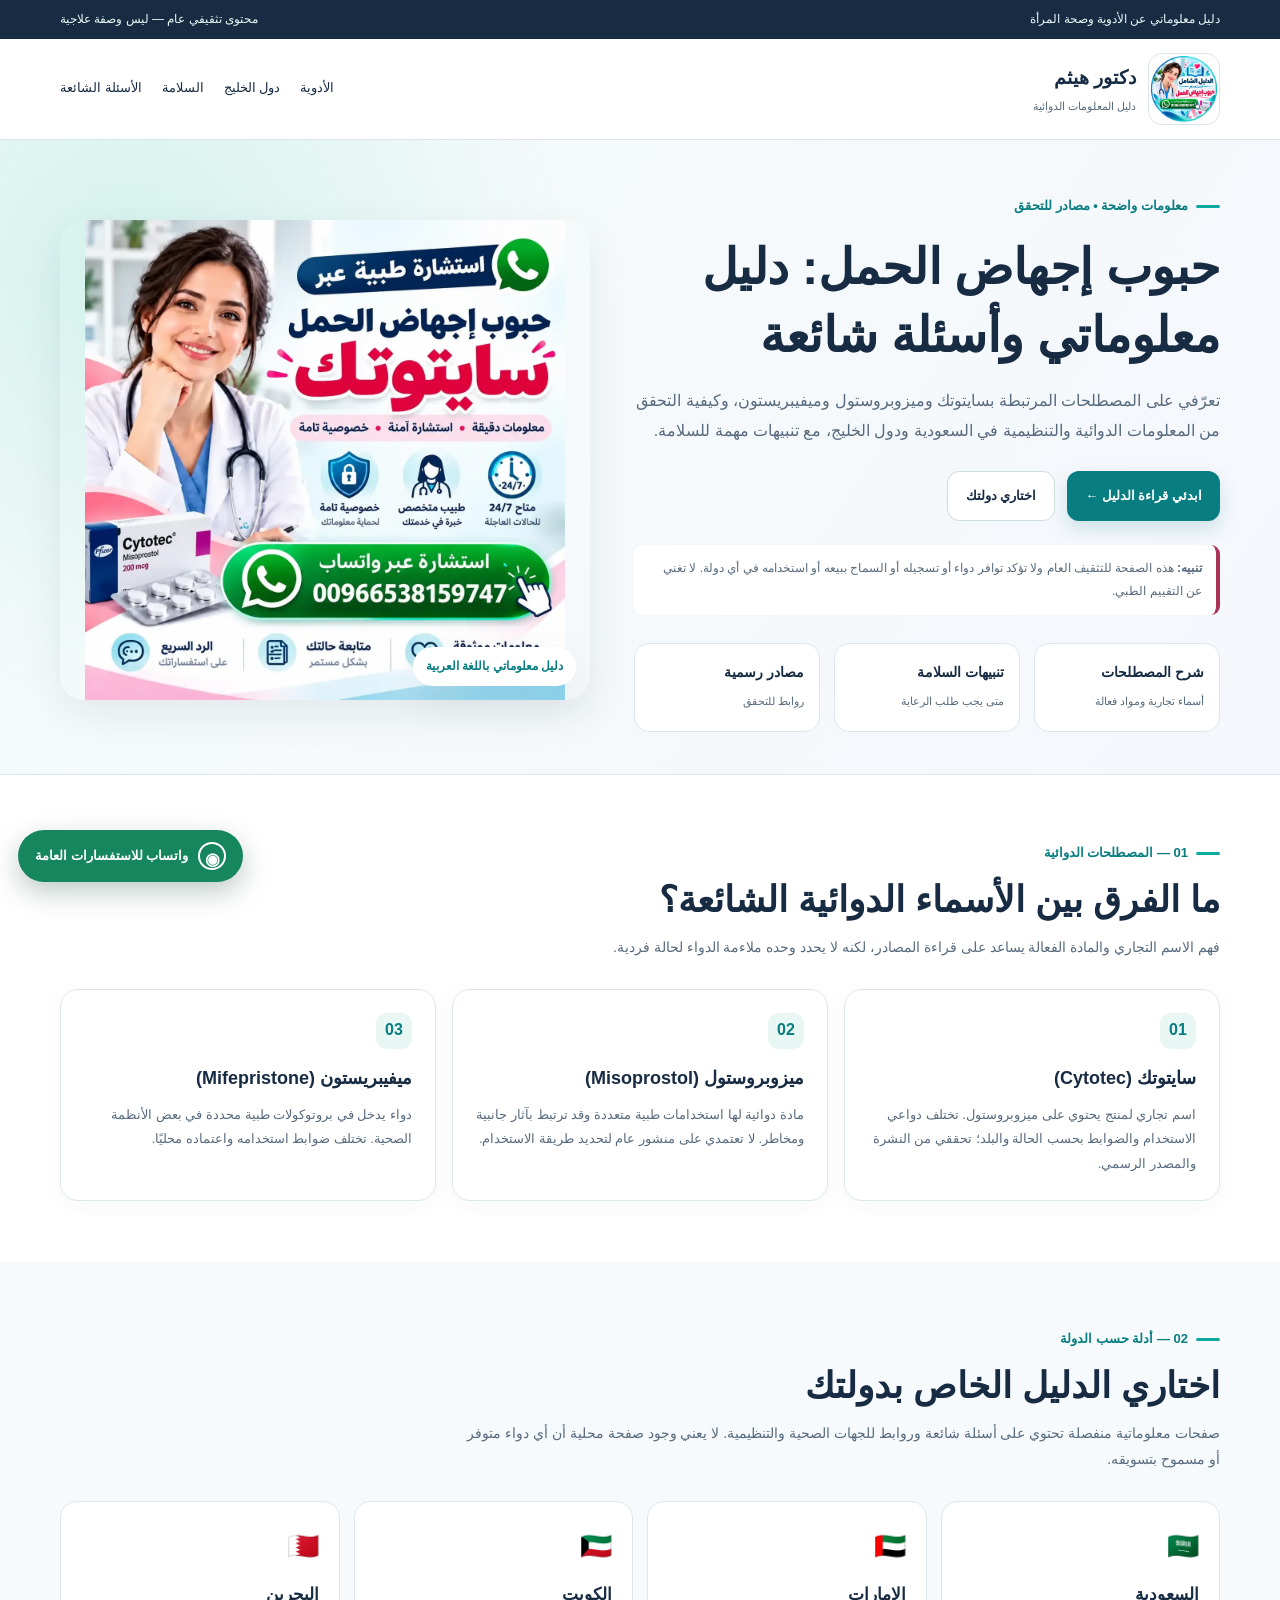
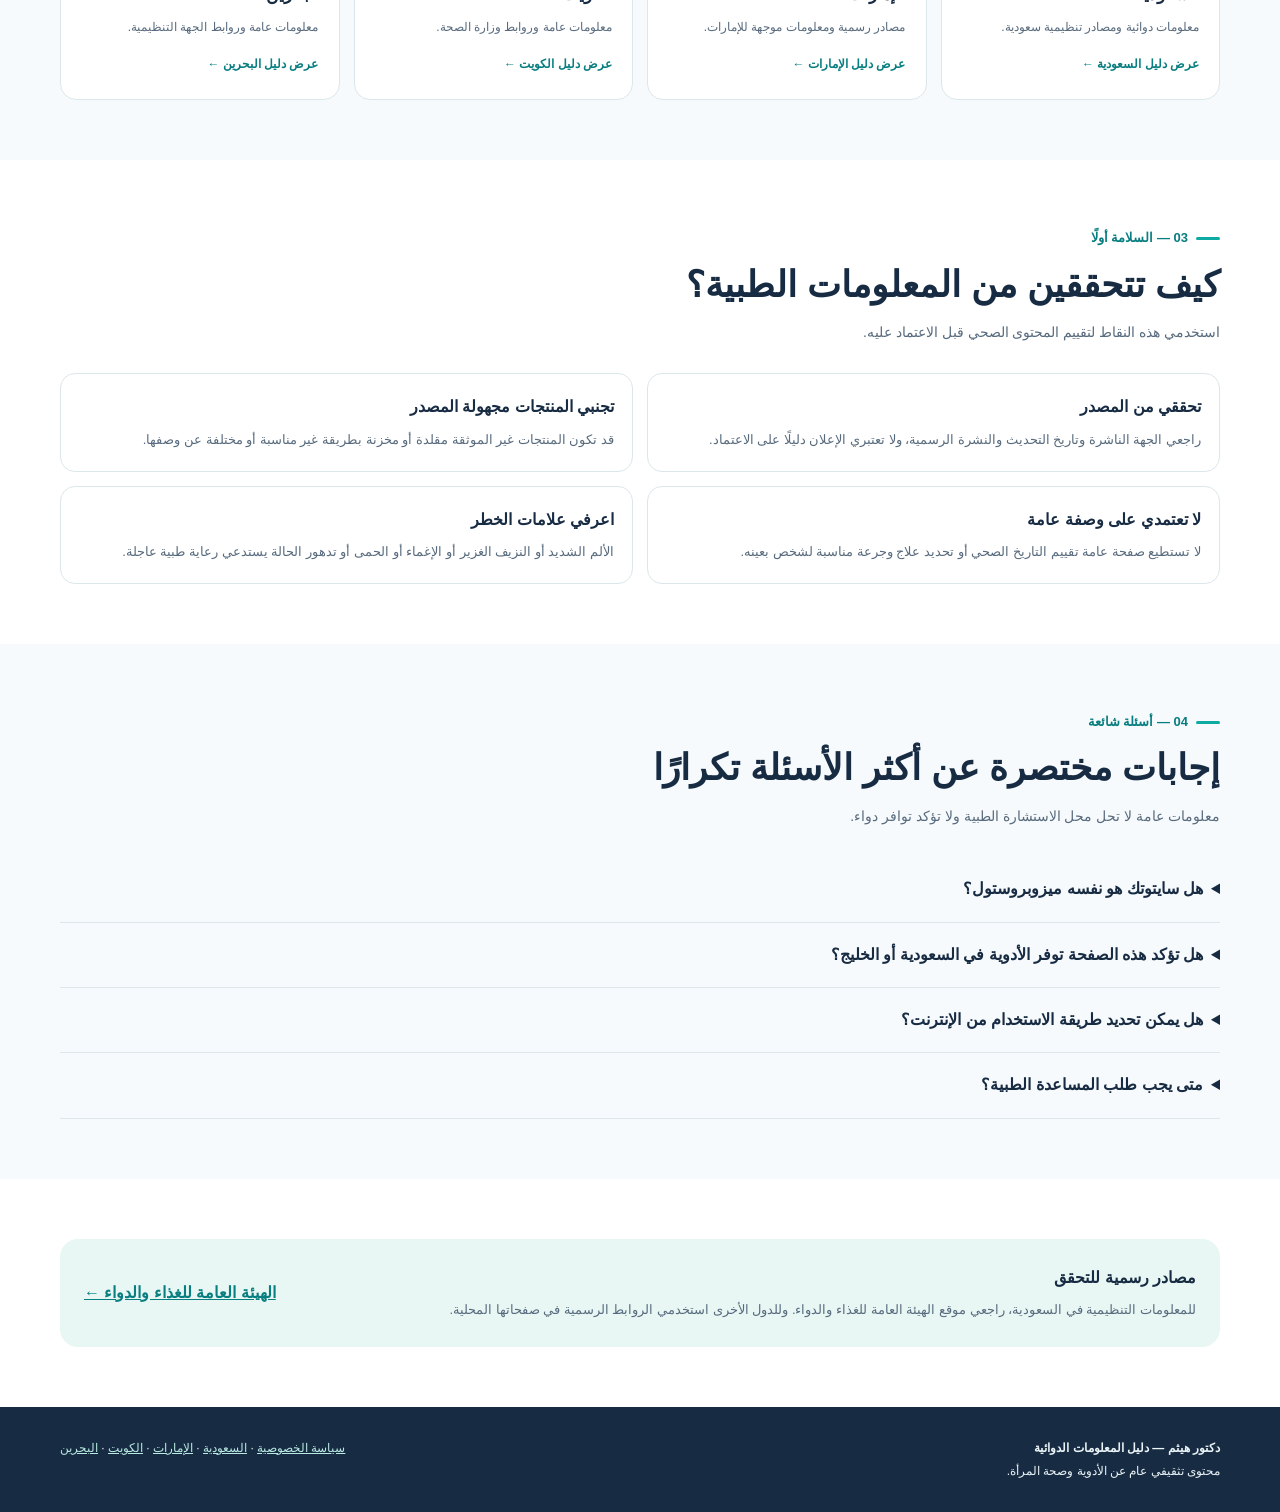
==== commit 1194dc8f: "Fix header logo URL and improve logo visibility" ====
--- a/index.html
+++ b/index.html
@@ -12,12 +12,12 @@
 <meta property="og:url" content="https://femseha.github.io/dr-haitham-gcc-landing/">
 <meta property="og:image" content="https://femseha.github.io/dr-haitham-gcc-landing/assets/banner.webp">
 <style>
-:root{--ink:#172b43;--muted:#586b7e;--teal:#087e80;--teal2:#0caaa0;--mint:#e8f7f4;--line:#dce7eb;--bg:#f7fafc;--white:#fff;--rose:#a93455;--shadow:0 14px 40px rgba(20,48,67,.08)}*{box-sizing:border-box}html{scroll-behavior:smooth}body{margin:0;font-family:Tahoma,Arial,sans-serif;color:var(--ink);line-height:1.9;background:#fff}a{color:inherit}.container{width:min(1160px,92%);margin-inline:auto}.announcement{background:var(--ink);color:#eaf8f6;font-size:12px;padding:8px 0}.announcement .container{display:flex;justify-content:space-between;gap:10px;flex-wrap:wrap}.header{background:#fff;border-bottom:1px solid var(--line)}.header-inner{display:flex;align-items:center;justify-content:space-between;gap:20px;padding:14px 0}.brand{display:flex;align-items:center;gap:12px;text-decoration:none}.brand img{width:58px;height:58px;object-fit:contain;border-radius:16px}.brand strong{display:block;color:var(--ink);font-size:19px}.brand small{display:block;color:var(--muted);font-size:11px}.nav{display:flex;gap:20px;align-items:center;font-size:13px}.nav a{text-decoration:none;color:var(--ink)}.nav a:hover{color:var(--teal)}.hero{background:radial-gradient(circle at 10% 20%,#d4f2ed 0,transparent 35%),linear-gradient(125deg,#f5fbfa,#f5f7fc);padding:48px 0 42px;border-bottom:1px solid var(--line)}.hero-grid{display:grid;grid-template-columns:1.05fr .95fr;align-items:center;gap:44px}.hero-visual{position:relative}.hero-visual img{display:block;width:100%;height:auto;max-height:480px;object-fit:contain;border-radius:24px;box-shadow:var(--shadow)}.visual-label{position:absolute;bottom:14px;right:14px;background:#fff;color:var(--teal);padding:8px 13px;border-radius:999px;font-size:12px;font-weight:bold;box-shadow:var(--shadow)}.eyebrow{display:inline-flex;align-items:center;gap:8px;color:var(--teal);font-weight:bold;font-size:13px}.eyebrow:before{content:'';width:24px;height:3px;border-radius:4px;background:var(--teal2)}h1{font-size:clamp(31px,4vw,49px);line-height:1.4;letter-spacing:-.5px;color:var(--ink);margin:14px 0} .hero-copy>p{font-size:16px;color:var(--muted);max-width:620px}.actions{display:flex;flex-wrap:wrap;gap:12px;margin:24px 0}.btn{display:inline-flex;align-items:center;justify-content:center;text-decoration:none;border-radius:12px;padding:12px 18px;font-size:13px;font-weight:bold;transition:transform .2s}.btn:hover{transform:translateY(-2px)}.btn-primary{background:var(--teal);color:#fff;box-shadow:0 8px 18px #087e802b}.btn-light{background:#fff;border:1px solid #cbdedc;color:var(--ink)}.micro-note{font-size:12px!important;background:#fff;border-right:4px solid var(--rose);padding:12px 14px;border-radius:9px}.quickfacts{display:grid;grid-template-columns:repeat(3,1fr);gap:14px;margin-top:28px}.fact{background:#fff;border:1px solid var(--line);border-radius:15px;padding:15px}.fact b{display:block;font-size:14px;color:var(--ink)}.fact span{font-size:11px;color:var(--muted)}.section{padding:60px 0}.section-soft{background:var(--bg)}.section-head{max-width:760px;margin-bottom:28px}.section-head h2{font-size:clamp(25px,3vw,36px);line-height:1.45;margin:8px 0;color:var(--ink)}.section-head p{color:var(--muted);margin:0;font-size:14px}.cards{display:grid;grid-template-columns:repeat(3,1fr);gap:16px}.card{background:#fff;border:1px solid var(--line);border-radius:18px;padding:23px;box-shadow:0 6px 20px rgba(20,48,67,.035)}.card .num{display:inline-grid;place-items:center;width:36px;height:36px;background:var(--mint);color:var(--teal);border-radius:11px;font-weight:bold;margin-bottom:12px}.card h3{margin:0 0 8px;font-size:18px;color:var(--ink)}.card p{margin:0;font-size:13px;color:var(--muted)}.country-grid{display:grid;grid-template-columns:repeat(4,1fr);gap:14px}.country{display:block;text-decoration:none;background:#fff;border:1px solid var(--line);border-radius:16px;padding:20px;transition:transform .2s,border-color .2s}.country:hover{transform:translateY(-3px);border-color:var(--teal)}.country .flag{font-size:26px}.country h3{font-size:17px;margin:8px 0 4px;color:var(--ink)}.country p{font-size:12px;color:var(--muted);margin:0 0 10px}.country span:last-child{font-size:12px;font-weight:bold;color:var(--teal)}.safety-grid{display:grid;grid-template-columns:repeat(2,1fr);gap:14px}.safety{background:#fff;border:1px solid var(--line);padding:18px;border-radius:15px}.safety h3{margin:0 0 5px;font-size:16px}.safety p{margin:0;color:var(--muted);font-size:13px}.faq details{border-bottom:1px solid var(--line);padding:17px 0}.faq summary{font-weight:bold;cursor:pointer;color:var(--ink)}.faq details p{color:var(--muted);font-size:14px}.source-box{border-radius:18px;padding:24px;background:var(--mint);display:flex;justify-content:space-between;align-items:center;gap:20px}.source-box p{margin:5px 0 0;color:var(--muted);font-size:13px}.source-box a{color:var(--teal);font-weight:bold}.footer{background:var(--ink);color:#eaf4f6;padding:30px 0;font-size:12px}.footer-inner{display:flex;justify-content:space-between;gap:20px;flex-wrap:wrap}.footer a{color:#b8e9e2}.floating-wa{position:fixed;z-index:20;left:18px;bottom:18px;display:flex;align-items:center;gap:10px;background:#16865f;color:white;text-decoration:none;padding:12px 17px;border-radius:999px;box-shadow:0 10px 28px #0d3c2b44;font-size:13px;font-weight:bold}.wa-icon{display:grid;place-items:center;border:2px solid white;border-radius:50%;width:28px;height:28px;font-size:17px}@media(max-width:850px){.hero-grid{grid-template-columns:1fr;gap:28px}.hero-visual{order:0}.hero-copy{order:1}.hero-visual img{max-height:none}.country-grid{grid-template-columns:repeat(2,1fr)}.cards{grid-template-columns:1fr}.nav{gap:10px}.quickfacts{grid-template-columns:1fr 1fr}}@media(max-width:560px){.announcement .container{justify-content:center;text-align:center}.header-inner{padding:10px 0}.brand img{width:46px;height:46px}.brand strong{font-size:16px}.nav{display:none}.hero{padding:25px 0}.hero-copy>p{font-size:14px}.quickfacts,.country-grid,.safety-grid{grid-template-columns:1fr}.section{padding:38px 0}.source-box{display:block}.floating-wa{left:12px;bottom:12px;padding:10px 13px}} 
+:root{--ink:#172b43;--muted:#586b7e;--teal:#087e80;--teal2:#0caaa0;--mint:#e8f7f4;--line:#dce7eb;--bg:#f7fafc;--white:#fff;--rose:#a93455;--shadow:0 14px 40px rgba(20,48,67,.08)}*{box-sizing:border-box}html{scroll-behavior:smooth}body{margin:0;font-family:Tahoma,Arial,sans-serif;color:var(--ink);line-height:1.9;background:#fff}a{color:inherit}.container{width:min(1160px,92%);margin-inline:auto}.announcement{background:var(--ink);color:#eaf8f6;font-size:12px;padding:8px 0}.announcement .container{display:flex;justify-content:space-between;gap:10px;flex-wrap:wrap}.header{background:#fff;border-bottom:1px solid var(--line)}.header-inner{display:flex;align-items:center;justify-content:space-between;gap:20px;padding:14px 0}.brand{display:flex;align-items:center;gap:12px;text-decoration:none}.brand img{display:block;width:72px;height:72px;min-width:72px;object-fit:contain;object-position:center;border-radius:14px;background:#fff;padding:2px;border:1px solid var(--line)}.brand strong{display:block;color:var(--ink);font-size:19px}.brand small{display:block;color:var(--muted);font-size:11px}.nav{display:flex;gap:20px;align-items:center;font-size:13px}.nav a{text-decoration:none;color:var(--ink)}.nav a:hover{color:var(--teal)}.hero{background:radial-gradient(circle at 10% 20%,#d4f2ed 0,transparent 35%),linear-gradient(125deg,#f5fbfa,#f5f7fc);padding:48px 0 42px;border-bottom:1px solid var(--line)}.hero-grid{display:grid;grid-template-columns:1.05fr .95fr;align-items:center;gap:44px}.hero-visual{position:relative}.hero-visual img{display:block;width:100%;height:auto;max-height:480px;object-fit:contain;border-radius:24px;box-shadow:var(--shadow)}.visual-label{position:absolute;bottom:14px;right:14px;background:#fff;color:var(--teal);padding:8px 13px;border-radius:999px;font-size:12px;font-weight:bold;box-shadow:var(--shadow)}.eyebrow{display:inline-flex;align-items:center;gap:8px;color:var(--teal);font-weight:bold;font-size:13px}.eyebrow:before{content:'';width:24px;height:3px;border-radius:4px;background:var(--teal2)}h1{font-size:clamp(31px,4vw,49px);line-height:1.4;letter-spacing:-.5px;color:var(--ink);margin:14px 0} .hero-copy>p{font-size:16px;color:var(--muted);max-width:620px}.actions{display:flex;flex-wrap:wrap;gap:12px;margin:24px 0}.btn{display:inline-flex;align-items:center;justify-content:center;text-decoration:none;border-radius:12px;padding:12px 18px;font-size:13px;font-weight:bold;transition:transform .2s}.btn:hover{transform:translateY(-2px)}.btn-primary{background:var(--teal);color:#fff;box-shadow:0 8px 18px #087e802b}.btn-light{background:#fff;border:1px solid #cbdedc;color:var(--ink)}.micro-note{font-size:12px!important;background:#fff;border-right:4px solid var(--rose);padding:12px 14px;border-radius:9px}.quickfacts{display:grid;grid-template-columns:repeat(3,1fr);gap:14px;margin-top:28px}.fact{background:#fff;border:1px solid var(--line);border-radius:15px;padding:15px}.fact b{display:block;font-size:14px;color:var(--ink)}.fact span{font-size:11px;color:var(--muted)}.section{padding:60px 0}.section-soft{background:var(--bg)}.section-head{max-width:760px;margin-bottom:28px}.section-head h2{font-size:clamp(25px,3vw,36px);line-height:1.45;margin:8px 0;color:var(--ink)}.section-head p{color:var(--muted);margin:0;font-size:14px}.cards{display:grid;grid-template-columns:repeat(3,1fr);gap:16px}.card{background:#fff;border:1px solid var(--line);border-radius:18px;padding:23px;box-shadow:0 6px 20px rgba(20,48,67,.035)}.card .num{display:inline-grid;place-items:center;width:36px;height:36px;background:var(--mint);color:var(--teal);border-radius:11px;font-weight:bold;margin-bottom:12px}.card h3{margin:0 0 8px;font-size:18px;color:var(--ink)}.card p{margin:0;font-size:13px;color:var(--muted)}.country-grid{display:grid;grid-template-columns:repeat(4,1fr);gap:14px}.country{display:block;text-decoration:none;background:#fff;border:1px solid var(--line);border-radius:16px;padding:20px;transition:transform .2s,border-color .2s}.country:hover{transform:translateY(-3px);border-color:var(--teal)}.country .flag{font-size:26px}.country h3{font-size:17px;margin:8px 0 4px;color:var(--ink)}.country p{font-size:12px;color:var(--muted);margin:0 0 10px}.country span:last-child{font-size:12px;font-weight:bold;color:var(--teal)}.safety-grid{display:grid;grid-template-columns:repeat(2,1fr);gap:14px}.safety{background:#fff;border:1px solid var(--line);padding:18px;border-radius:15px}.safety h3{margin:0 0 5px;font-size:16px}.safety p{margin:0;color:var(--muted);font-size:13px}.faq details{border-bottom:1px solid var(--line);padding:17px 0}.faq summary{font-weight:bold;cursor:pointer;color:var(--ink)}.faq details p{color:var(--muted);font-size:14px}.source-box{border-radius:18px;padding:24px;background:var(--mint);display:flex;justify-content:space-between;align-items:center;gap:20px}.source-box p{margin:5px 0 0;color:var(--muted);font-size:13px}.source-box a{color:var(--teal);font-weight:bold}.footer{background:var(--ink);color:#eaf4f6;padding:30px 0;font-size:12px}.footer-inner{display:flex;justify-content:space-between;gap:20px;flex-wrap:wrap}.footer a{color:#b8e9e2}.floating-wa{position:fixed;z-index:20;left:18px;bottom:18px;display:flex;align-items:center;gap:10px;background:#16865f;color:white;text-decoration:none;padding:12px 17px;border-radius:999px;box-shadow:0 10px 28px #0d3c2b44;font-size:13px;font-weight:bold}.wa-icon{display:grid;place-items:center;border:2px solid white;border-radius:50%;width:28px;height:28px;font-size:17px}@media(max-width:850px){.hero-grid{grid-template-columns:1fr;gap:28px}.hero-visual{order:0}.hero-copy{order:1}.hero-visual img{max-height:none}.country-grid{grid-template-columns:repeat(2,1fr)}.cards{grid-template-columns:1fr}.nav{gap:10px}.quickfacts{grid-template-columns:1fr 1fr}}@media(max-width:560px){.announcement .container{justify-content:center;text-align:center}.header-inner{padding:10px 0}.brand img{width:56px;height:56px;min-width:56px}.brand strong{font-size:16px}.nav{display:none}.hero{padding:25px 0}.hero-copy>p{font-size:14px}.quickfacts,.country-grid,.safety-grid{grid-template-columns:1fr}.section{padding:38px 0}.source-box{display:block}.floating-wa{left:12px;bottom:12px;padding:10px 13px}} 
 </style>
 </head>
 <body>
 <div class="announcement"><div class="container"><span>دليل معلوماتي عن الأدوية وصحة المرأة</span><span>محتوى تثقيفي عام — ليس وصفة علاجية</span></div></div>
-<header class="header"><div class="container header-inner"><a class="brand" href="./"><img src="assets/site-logo.webp" alt="أدوية إجهاض الحمل في السعودية" width="58" height="58"><span><strong>دكتور هيثم</strong><small>دليل المعلومات الدوائية</small></span></a><nav class="nav"><a href="#medicines">الأدوية</a><a href="#countries">دول الخليج</a><a href="#safety">السلامة</a><a href="#faq">الأسئلة الشائعة</a></nav></div></header>
+<header class="header"><div class="container header-inner"><a class="brand" href="./"><img src="https://femseha.github.io/dr-haitham-gcc-landing/assets/site-logo.webp" alt="شعار دكتور هيثم" width="72" height="72" fetchpriority="high"><span><strong>دكتور هيثم</strong><small>دليل المعلومات الدوائية</small></span></a><nav class="nav"><a href="#medicines">الأدوية</a><a href="#countries">دول الخليج</a><a href="#safety">السلامة</a><a href="#faq">الأسئلة الشائعة</a></nav></div></header>
 <main>
 <section class="hero"><div class="container hero-grid"><div class="hero-copy"><span class="eyebrow">معلومات واضحة • مصادر للتحقق</span><h1>حبوب إجهاض الحمل: دليل معلوماتي وأسئلة شائعة</h1><p>تعرّفي على المصطلحات المرتبطة بسايتوتك وميزوبروستول وميفيبريستون، وكيفية التحقق من المعلومات الدوائية والتنظيمية في السعودية ودول الخليج، مع تنبيهات مهمة للسلامة.</p><div class="actions"><a class="btn btn-primary" href="#medicines">ابدئي قراءة الدليل ←</a><a class="btn btn-light" href="#countries">اختاري دولتك</a></div><p class="micro-note"><strong>تنبيه:</strong> هذه الصفحة للتثقيف العام ولا تؤكد توافر دواء أو تسجيله أو السماح ببيعه أو استخدامه في أي دولة. لا تغني عن التقييم الطبي.</p><div class="quickfacts"><div class="fact"><b>شرح المصطلحات</b><span>أسماء تجارية ومواد فعالة</span></div><div class="fact"><b>تنبيهات السلامة</b><span>متى يجب طلب الرعاية</span></div><div class="fact"><b>مصادر رسمية</b><span>روابط للتحقق</span></div></div></div><div class="hero-visual"><img src="assets/banner.webp" alt="أدوية إجهاض الحمل بين سؤال وجواب" width="1200" height="1200" fetchpriority="high"><span class="visual-label">دليل معلوماتي باللغة العربية</span></div></div></section>
 <section class="section container" id="medicines"><div class="section-head"><span class="eyebrow">01 — المصطلحات الدوائية</span><h2>ما الفرق بين الأسماء الدوائية الشائعة؟</h2><p>فهم الاسم التجاري والمادة الفعالة يساعد على قراءة المصادر، لكنه لا يحدد وحده ملاءمة الدواء لحالة فردية.</p></div><div class="cards"><article class="card"><span class="num">01</span><h3>سايتوتك (Cytotec)</h3><p>اسم تجاري لمنتج يحتوي على ميزوبروستول. تختلف دواعي الاستخدام والضوابط بحسب الحالة والبلد؛ تحققي من النشرة والمصدر الرسمي.</p></article><article class="card"><span class="num">02</span><h3>ميزوبروستول (Misoprostol)</h3><p>مادة دوائية لها استخدامات طبية متعددة وقد ترتبط بآثار جانبية ومخاطر. لا تعتمدي على منشور عام لتحديد طريقة الاستخدام.</p></article><article class="card"><span class="num">03</span><h3>ميفيبريستون (Mifepristone)</h3><p>دواء يدخل في بروتوكولات طبية محددة في بعض الأنظمة الصحية. تختلف ضوابط استخدامه واعتماده محليًا.</p></article></div></section>
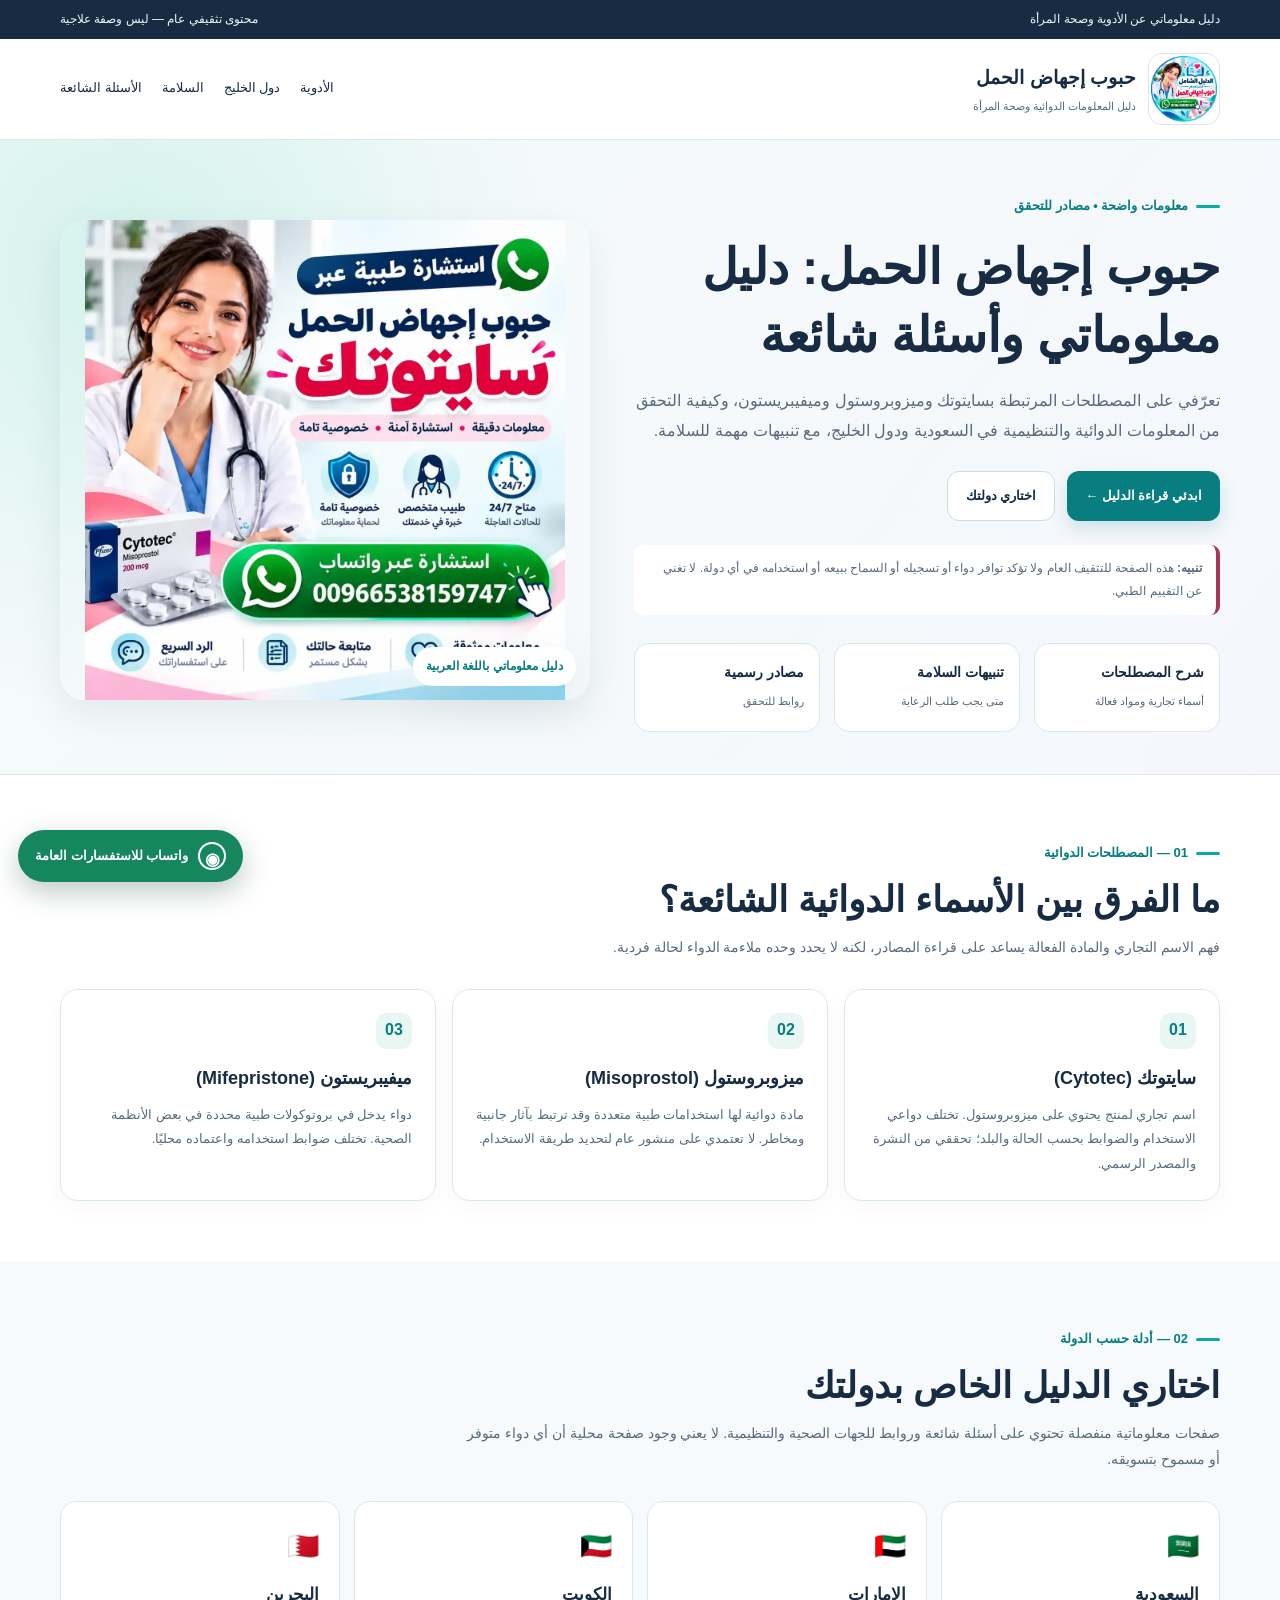
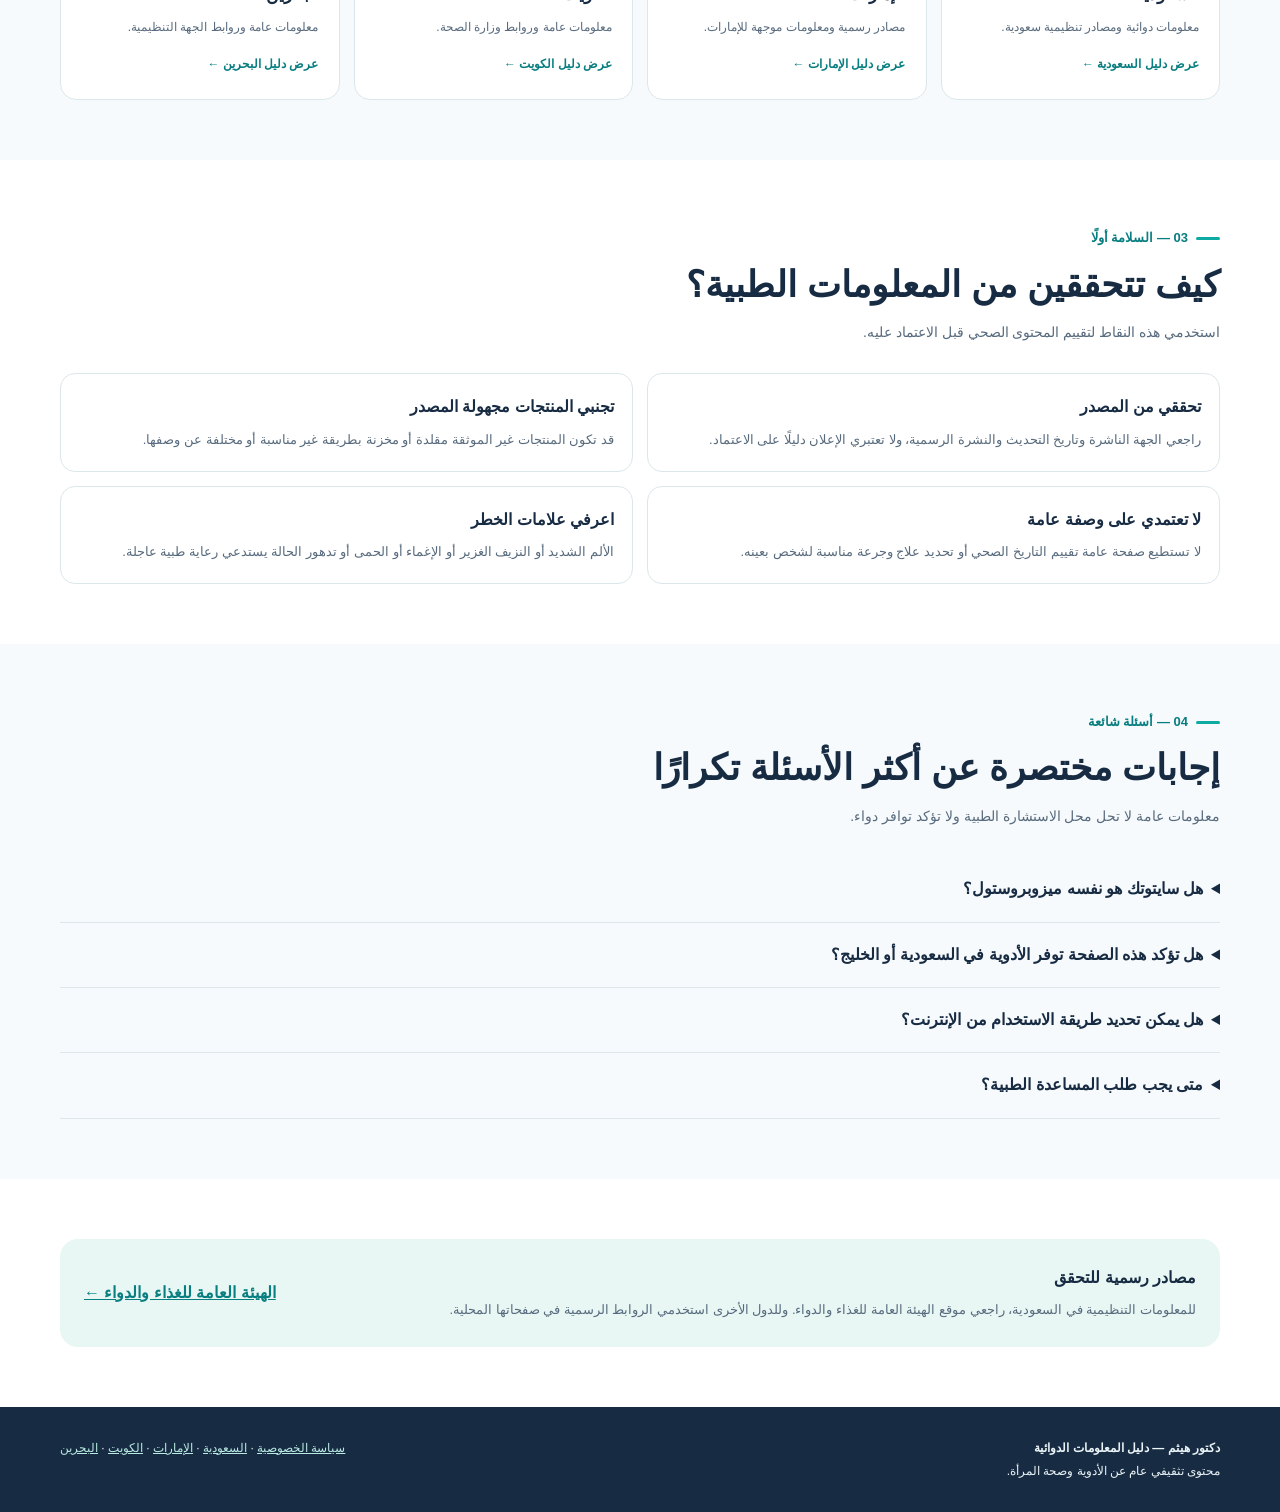
==== commit 556faf0b: "Use website name in header instead of doctor name" ====
--- a/index.html
+++ b/index.html
@@ -17,7 +17,7 @@
 </head>
 <body>
 <div class="announcement"><div class="container"><span>دليل معلوماتي عن الأدوية وصحة المرأة</span><span>محتوى تثقيفي عام — ليس وصفة علاجية</span></div></div>
-<header class="header"><div class="container header-inner"><a class="brand" href="./"><img src="https://femseha.github.io/dr-haitham-gcc-landing/assets/site-logo.webp" alt="شعار دكتور هيثم" width="72" height="72" fetchpriority="high"><span><strong>دكتور هيثم</strong><small>دليل المعلومات الدوائية</small></span></a><nav class="nav"><a href="#medicines">الأدوية</a><a href="#countries">دول الخليج</a><a href="#safety">السلامة</a><a href="#faq">الأسئلة الشائعة</a></nav></div></header>
+<header class="header"><div class="container header-inner"><a class="brand" href="./"><img src="https://femseha.github.io/dr-haitham-gcc-landing/assets/site-logo.webp" alt="شعار دكتور هيثم" width="72" height="72" fetchpriority="high"><span><strong>حبوب إجهاض الحمل</strong><small>دليل المعلومات الدوائية وصحة المرأة</small></span></a><nav class="nav"><a href="#medicines">الأدوية</a><a href="#countries">دول الخليج</a><a href="#safety">السلامة</a><a href="#faq">الأسئلة الشائعة</a></nav></div></header>
 <main>
 <section class="hero"><div class="container hero-grid"><div class="hero-copy"><span class="eyebrow">معلومات واضحة • مصادر للتحقق</span><h1>حبوب إجهاض الحمل: دليل معلوماتي وأسئلة شائعة</h1><p>تعرّفي على المصطلحات المرتبطة بسايتوتك وميزوبروستول وميفيبريستون، وكيفية التحقق من المعلومات الدوائية والتنظيمية في السعودية ودول الخليج، مع تنبيهات مهمة للسلامة.</p><div class="actions"><a class="btn btn-primary" href="#medicines">ابدئي قراءة الدليل ←</a><a class="btn btn-light" href="#countries">اختاري دولتك</a></div><p class="micro-note"><strong>تنبيه:</strong> هذه الصفحة للتثقيف العام ولا تؤكد توافر دواء أو تسجيله أو السماح ببيعه أو استخدامه في أي دولة. لا تغني عن التقييم الطبي.</p><div class="quickfacts"><div class="fact"><b>شرح المصطلحات</b><span>أسماء تجارية ومواد فعالة</span></div><div class="fact"><b>تنبيهات السلامة</b><span>متى يجب طلب الرعاية</span></div><div class="fact"><b>مصادر رسمية</b><span>روابط للتحقق</span></div></div></div><div class="hero-visual"><img src="assets/banner.webp" alt="أدوية إجهاض الحمل بين سؤال وجواب" width="1200" height="1200" fetchpriority="high"><span class="visual-label">دليل معلوماتي باللغة العربية</span></div></div></section>
 <section class="section container" id="medicines"><div class="section-head"><span class="eyebrow">01 — المصطلحات الدوائية</span><h2>ما الفرق بين الأسماء الدوائية الشائعة؟</h2><p>فهم الاسم التجاري والمادة الفعالة يساعد على قراءة المصادر، لكنه لا يحدد وحده ملاءمة الدواء لحالة فردية.</p></div><div class="cards"><article class="card"><span class="num">01</span><h3>سايتوتك (Cytotec)</h3><p>اسم تجاري لمنتج يحتوي على ميزوبروستول. تختلف دواعي الاستخدام والضوابط بحسب الحالة والبلد؛ تحققي من النشرة والمصدر الرسمي.</p></article><article class="card"><span class="num">02</span><h3>ميزوبروستول (Misoprostol)</h3><p>مادة دوائية لها استخدامات طبية متعددة وقد ترتبط بآثار جانبية ومخاطر. لا تعتمدي على منشور عام لتحديد طريقة الاستخدام.</p></article><article class="card"><span class="num">03</span><h3>ميفيبريستون (Mifepristone)</h3><p>دواء يدخل في بروتوكولات طبية محددة في بعض الأنظمة الصحية. تختلف ضوابط استخدامه واعتماده محليًا.</p></article></div></section>
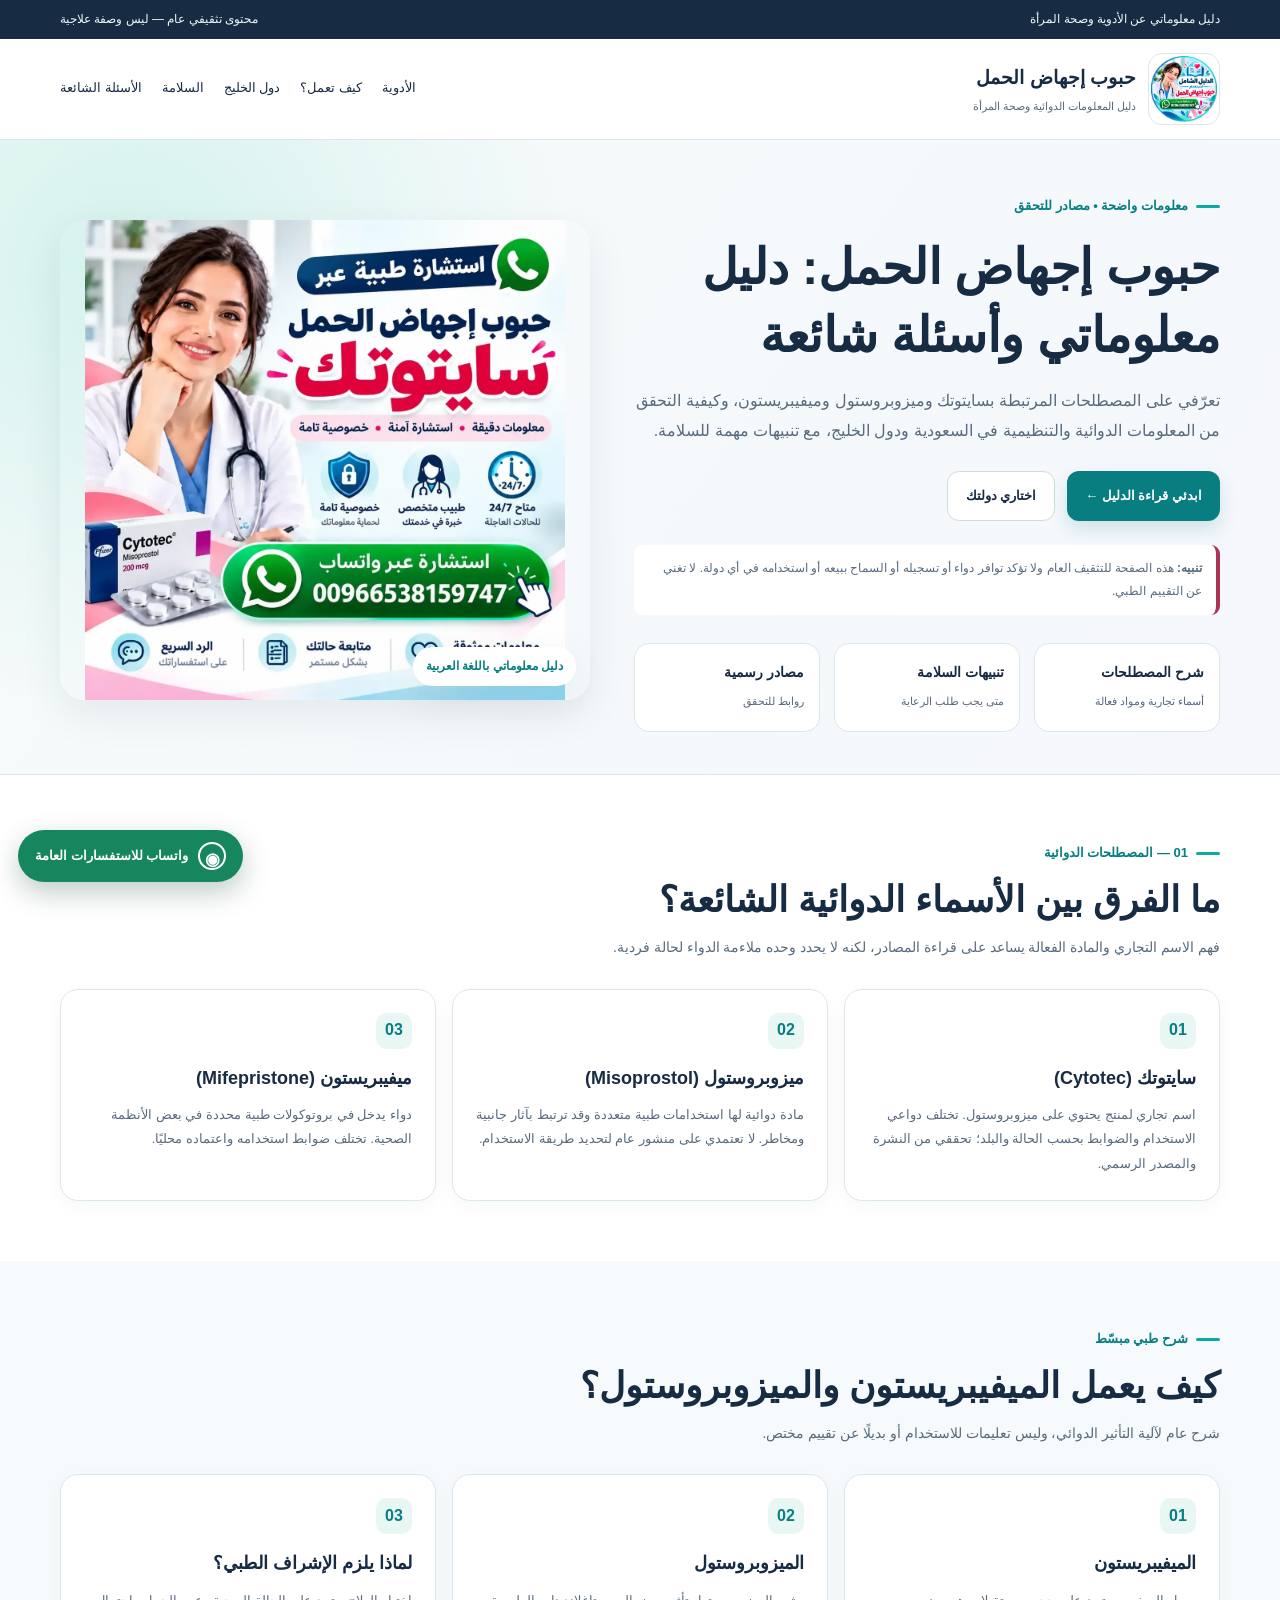
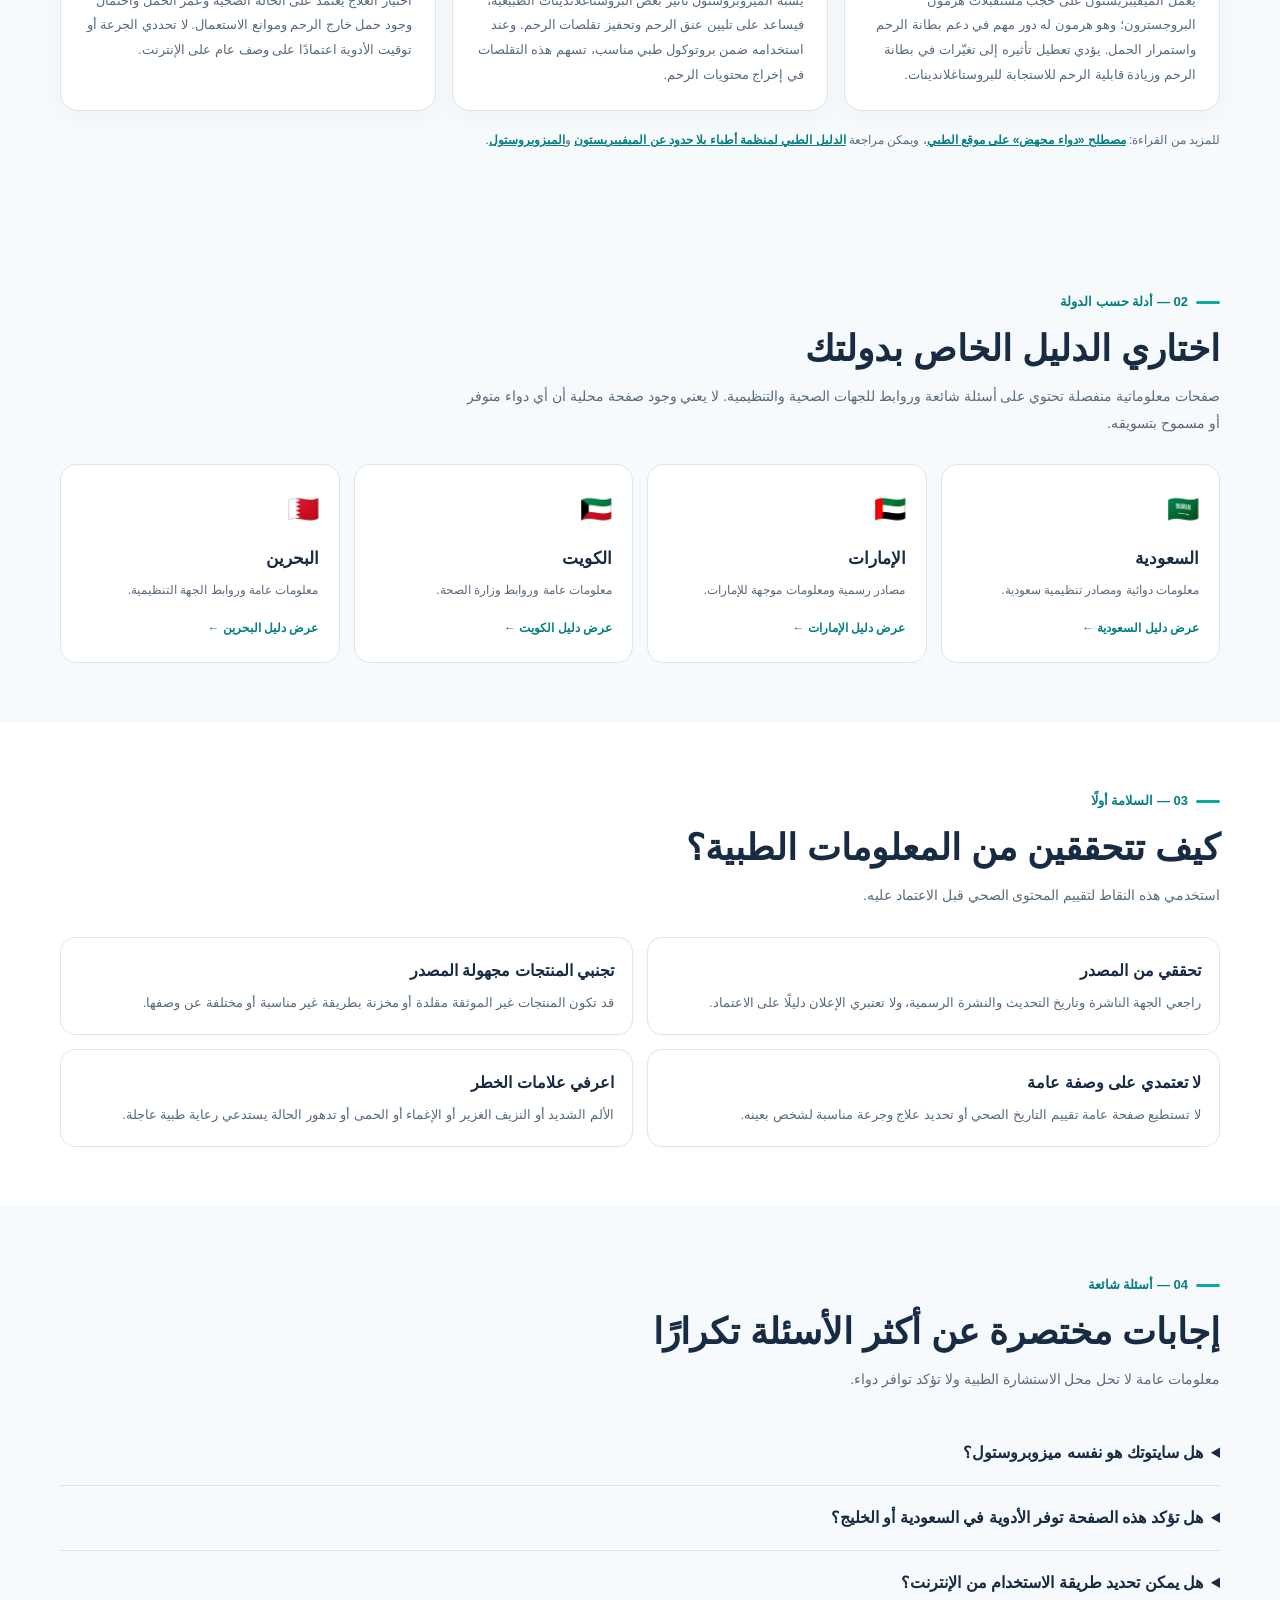
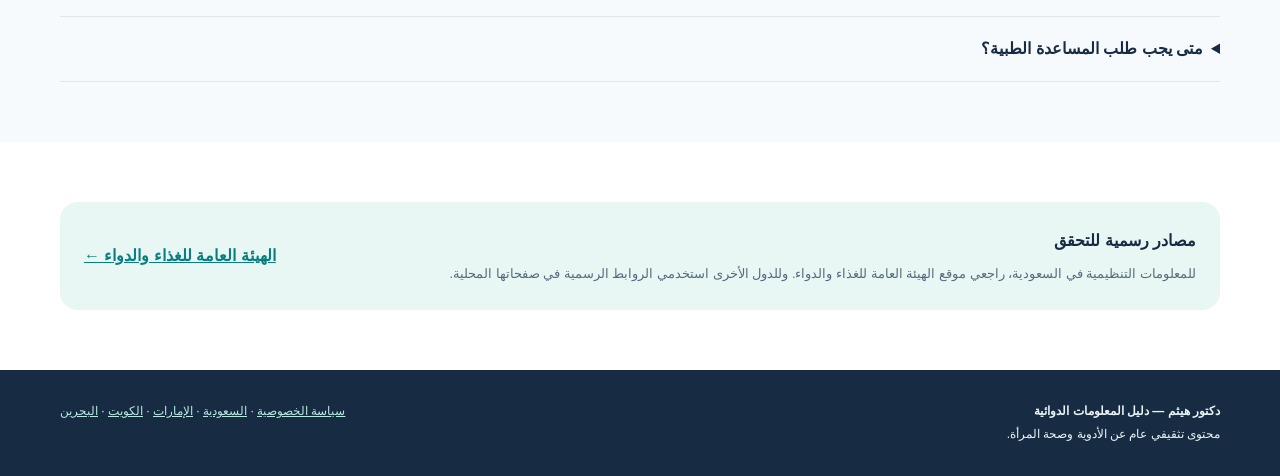
==== commit 0421577a: "Add educational explanation of mifepristone and misoprostol mechanism" ====
--- a/index.html
+++ b/index.html
@@ -17,10 +17,11 @@
 </head>
 <body>
 <div class="announcement"><div class="container"><span>دليل معلوماتي عن الأدوية وصحة المرأة</span><span>محتوى تثقيفي عام — ليس وصفة علاجية</span></div></div>
-<header class="header"><div class="container header-inner"><a class="brand" href="./"><img src="https://femseha.github.io/dr-haitham-gcc-landing/assets/site-logo.webp" alt="شعار دكتور هيثم" width="72" height="72" fetchpriority="high"><span><strong>حبوب إجهاض الحمل</strong><small>دليل المعلومات الدوائية وصحة المرأة</small></span></a><nav class="nav"><a href="#medicines">الأدوية</a><a href="#countries">دول الخليج</a><a href="#safety">السلامة</a><a href="#faq">الأسئلة الشائعة</a></nav></div></header>
+<header class="header"><div class="container header-inner"><a class="brand" href="./"><img src="https://femseha.github.io/dr-haitham-gcc-landing/assets/site-logo.webp" alt="شعار دكتور هيثم" width="72" height="72" fetchpriority="high"><span><strong>حبوب إجهاض الحمل</strong><small>دليل المعلومات الدوائية وصحة المرأة</small></span></a><nav class="nav"><a href="#medicines">الأدوية</a><a href="#how-it-works">كيف تعمل؟</a><a href="#countries">دول الخليج</a><a href="#safety">السلامة</a><a href="#faq">الأسئلة الشائعة</a></nav></div></header>
 <main>
 <section class="hero"><div class="container hero-grid"><div class="hero-copy"><span class="eyebrow">معلومات واضحة • مصادر للتحقق</span><h1>حبوب إجهاض الحمل: دليل معلوماتي وأسئلة شائعة</h1><p>تعرّفي على المصطلحات المرتبطة بسايتوتك وميزوبروستول وميفيبريستون، وكيفية التحقق من المعلومات الدوائية والتنظيمية في السعودية ودول الخليج، مع تنبيهات مهمة للسلامة.</p><div class="actions"><a class="btn btn-primary" href="#medicines">ابدئي قراءة الدليل ←</a><a class="btn btn-light" href="#countries">اختاري دولتك</a></div><p class="micro-note"><strong>تنبيه:</strong> هذه الصفحة للتثقيف العام ولا تؤكد توافر دواء أو تسجيله أو السماح ببيعه أو استخدامه في أي دولة. لا تغني عن التقييم الطبي.</p><div class="quickfacts"><div class="fact"><b>شرح المصطلحات</b><span>أسماء تجارية ومواد فعالة</span></div><div class="fact"><b>تنبيهات السلامة</b><span>متى يجب طلب الرعاية</span></div><div class="fact"><b>مصادر رسمية</b><span>روابط للتحقق</span></div></div></div><div class="hero-visual"><img src="assets/banner.webp" alt="أدوية إجهاض الحمل بين سؤال وجواب" width="1200" height="1200" fetchpriority="high"><span class="visual-label">دليل معلوماتي باللغة العربية</span></div></div></section>
 <section class="section container" id="medicines"><div class="section-head"><span class="eyebrow">01 — المصطلحات الدوائية</span><h2>ما الفرق بين الأسماء الدوائية الشائعة؟</h2><p>فهم الاسم التجاري والمادة الفعالة يساعد على قراءة المصادر، لكنه لا يحدد وحده ملاءمة الدواء لحالة فردية.</p></div><div class="cards"><article class="card"><span class="num">01</span><h3>سايتوتك (Cytotec)</h3><p>اسم تجاري لمنتج يحتوي على ميزوبروستول. تختلف دواعي الاستخدام والضوابط بحسب الحالة والبلد؛ تحققي من النشرة والمصدر الرسمي.</p></article><article class="card"><span class="num">02</span><h3>ميزوبروستول (Misoprostol)</h3><p>مادة دوائية لها استخدامات طبية متعددة وقد ترتبط بآثار جانبية ومخاطر. لا تعتمدي على منشور عام لتحديد طريقة الاستخدام.</p></article><article class="card"><span class="num">03</span><h3>ميفيبريستون (Mifepristone)</h3><p>دواء يدخل في بروتوكولات طبية محددة في بعض الأنظمة الصحية. تختلف ضوابط استخدامه واعتماده محليًا.</p></article></div></section>
+<section class="section section-soft" id="how-it-works"><div class="container"><div class="section-head"><span class="eyebrow">شرح طبي مبسّط</span><h2>كيف يعمل الميفيبريستون والميزوبروستول؟</h2><p>شرح عام لآلية التأثير الدوائي، وليس تعليمات للاستخدام أو بديلًا عن تقييم مختص.</p></div><div class="cards"><article class="card"><span class="num">01</span><h3>الميفيبريستون</h3><p>يعمل الميفيبريستون على حجب مستقبلات هرمون البروجسترون؛ وهو هرمون له دور مهم في دعم بطانة الرحم واستمرار الحمل. يؤدي تعطيل تأثيره إلى تغيّرات في بطانة الرحم وزيادة قابلية الرحم للاستجابة للبروستاغلاندينات.</p></article><article class="card"><span class="num">02</span><h3>الميزوبروستول</h3><p>يشبه الميزوبروستول تأثير بعض البروستاغلاندينات الطبيعية، فيساعد على تليين عنق الرحم وتحفيز تقلصات الرحم. وعند استخدامه ضمن بروتوكول طبي مناسب، تسهم هذه التقلصات في إخراج محتويات الرحم.</p></article><article class="card"><span class="num">03</span><h3>لماذا يلزم الإشراف الطبي؟</h3><p>اختيار العلاج يعتمد على الحالة الصحية وعمر الحمل واحتمال وجود حمل خارج الرحم وموانع الاستعمال. لا تحددي الجرعة أو توقيت الأدوية اعتمادًا على وصف عام على الإنترنت.</p></article></div><p style="font-size:12px;color:var(--muted);margin-top:18px">للمزيد من القراءة: <a href="https://altibbi.com/%D9%85%D8%B5%D8%B7%D9%84%D8%AD%D8%A7%D8%AA-%D8%B7%D8%A8%D9%8A%D8%A9/%D8%B9%D9%84%D9%85-%D8%A7%D9%84%D8%B5%D9%8A%D8%AF%D9%84%D8%A9/%D9%85%D8%AC%D9%87%D8%B6" target="_blank" rel="noopener noreferrer" style="color:var(--teal);font-weight:bold">مصطلح «دواء مجهض» على موقع الطبي</a>، ويمكن مراجعة <a href="https://medicalguidelines.msf.org/ar/node/442" target="_blank" rel="noopener noreferrer" style="color:var(--teal);font-weight:bold">الدليل الطبي لمنظمة أطباء بلا حدود عن الميفيبريستون</a> و<a href="https://medicalguidelines.msf.org/ar/node/443" target="_blank" rel="noopener noreferrer" style="color:var(--teal);font-weight:bold">الميزوبروستول</a>.</p></div></section>
 <section class="section section-soft" id="countries"><div class="container"><div class="section-head"><span class="eyebrow">02 — أدلة حسب الدولة</span><h2>اختاري الدليل الخاص بدولتك</h2><p>صفحات معلوماتية منفصلة تحتوي على أسئلة شائعة وروابط للجهات الصحية والتنظيمية. لا يعني وجود صفحة محلية أن أي دواء متوفر أو مسموح بتسويقه.</p></div><div class="country-grid"><a class="country" href="saudi-arabia/"><span class="flag">🇸🇦</span><h3>السعودية</h3><p>معلومات دوائية ومصادر تنظيمية سعودية.</p><span>عرض دليل السعودية ←</span></a><a class="country" href="uae/"><span class="flag">🇦🇪</span><h3>الإمارات</h3><p>مصادر رسمية ومعلومات موجهة للإمارات.</p><span>عرض دليل الإمارات ←</span></a><a class="country" href="kuwait/"><span class="flag">🇰🇼</span><h3>الكويت</h3><p>معلومات عامة وروابط وزارة الصحة.</p><span>عرض دليل الكويت ←</span></a><a class="country" href="bahrain/"><span class="flag">🇧🇭</span><h3>البحرين</h3><p>معلومات عامة وروابط الجهة التنظيمية.</p><span>عرض دليل البحرين ←</span></a></div></div></section>
 <section class="section container" id="safety"><div class="section-head"><span class="eyebrow">03 — السلامة أولًا</span><h2>كيف تتحققين من المعلومات الطبية؟</h2><p>استخدمي هذه النقاط لتقييم المحتوى الصحي قبل الاعتماد عليه.</p></div><div class="safety-grid"><article class="safety"><h3>تحققي من المصدر</h3><p>راجعي الجهة الناشرة وتاريخ التحديث والنشرة الرسمية، ولا تعتبري الإعلان دليلًا على الاعتماد.</p></article><article class="safety"><h3>تجنبي المنتجات مجهولة المصدر</h3><p>قد تكون المنتجات غير الموثقة مقلدة أو مخزنة بطريقة غير مناسبة أو مختلفة عن وصفها.</p></article><article class="safety"><h3>لا تعتمدي على وصفة عامة</h3><p>لا تستطيع صفحة عامة تقييم التاريخ الصحي أو تحديد علاج وجرعة مناسبة لشخص بعينه.</p></article><article class="safety"><h3>اعرفي علامات الخطر</h3><p>الألم الشديد أو النزيف الغزير أو الإغماء أو الحمى أو تدهور الحالة يستدعي رعاية طبية عاجلة.</p></article></div></section>
 <section class="section section-soft faq" id="faq"><div class="container"><div class="section-head"><span class="eyebrow">04 — أسئلة شائعة</span><h2>إجابات مختصرة عن أكثر الأسئلة تكرارًا</h2><p>معلومات عامة لا تحل محل الاستشارة الطبية ولا تؤكد توافر دواء.</p></div><details><summary>هل سايتوتك هو نفسه ميزوبروستول؟</summary><p>سايتوتك اسم تجاري لمنتج يحتوي على المادة الفعالة ميزوبروستول. تحققي من النشرة والمنتج الرسمي ولا تعتمدي على الاسم وحده.</p></details><details><summary>هل تؤكد هذه الصفحة توفر الأدوية في السعودية أو الخليج؟</summary><p>لا. لا تؤكد الصفحة التوفر أو التسجيل أو التصريح بالتسويق في أي دولة. راجعي الجهة التنظيمية المختصة.</p></details><details><summary>هل يمكن تحديد طريقة الاستخدام من الإنترنت؟</summary><p>لا ينبغي تحديد الجرعة أو القرار العلاجي من صفحة عامة؛ يلزم الرجوع إلى مختص صحي مؤهل ومعلومات طبية موثوقة.</p></details><details><summary>متى يجب طلب المساعدة الطبية؟</summary><p>عند الألم الشديد أو النزيف الغزير أو الإغماء أو الحمى أو تدهور الحالة، اطلبي رعاية طبية عاجلة ولا تنتظري ردًا عبر الإنترنت.</p></details></div></section>
